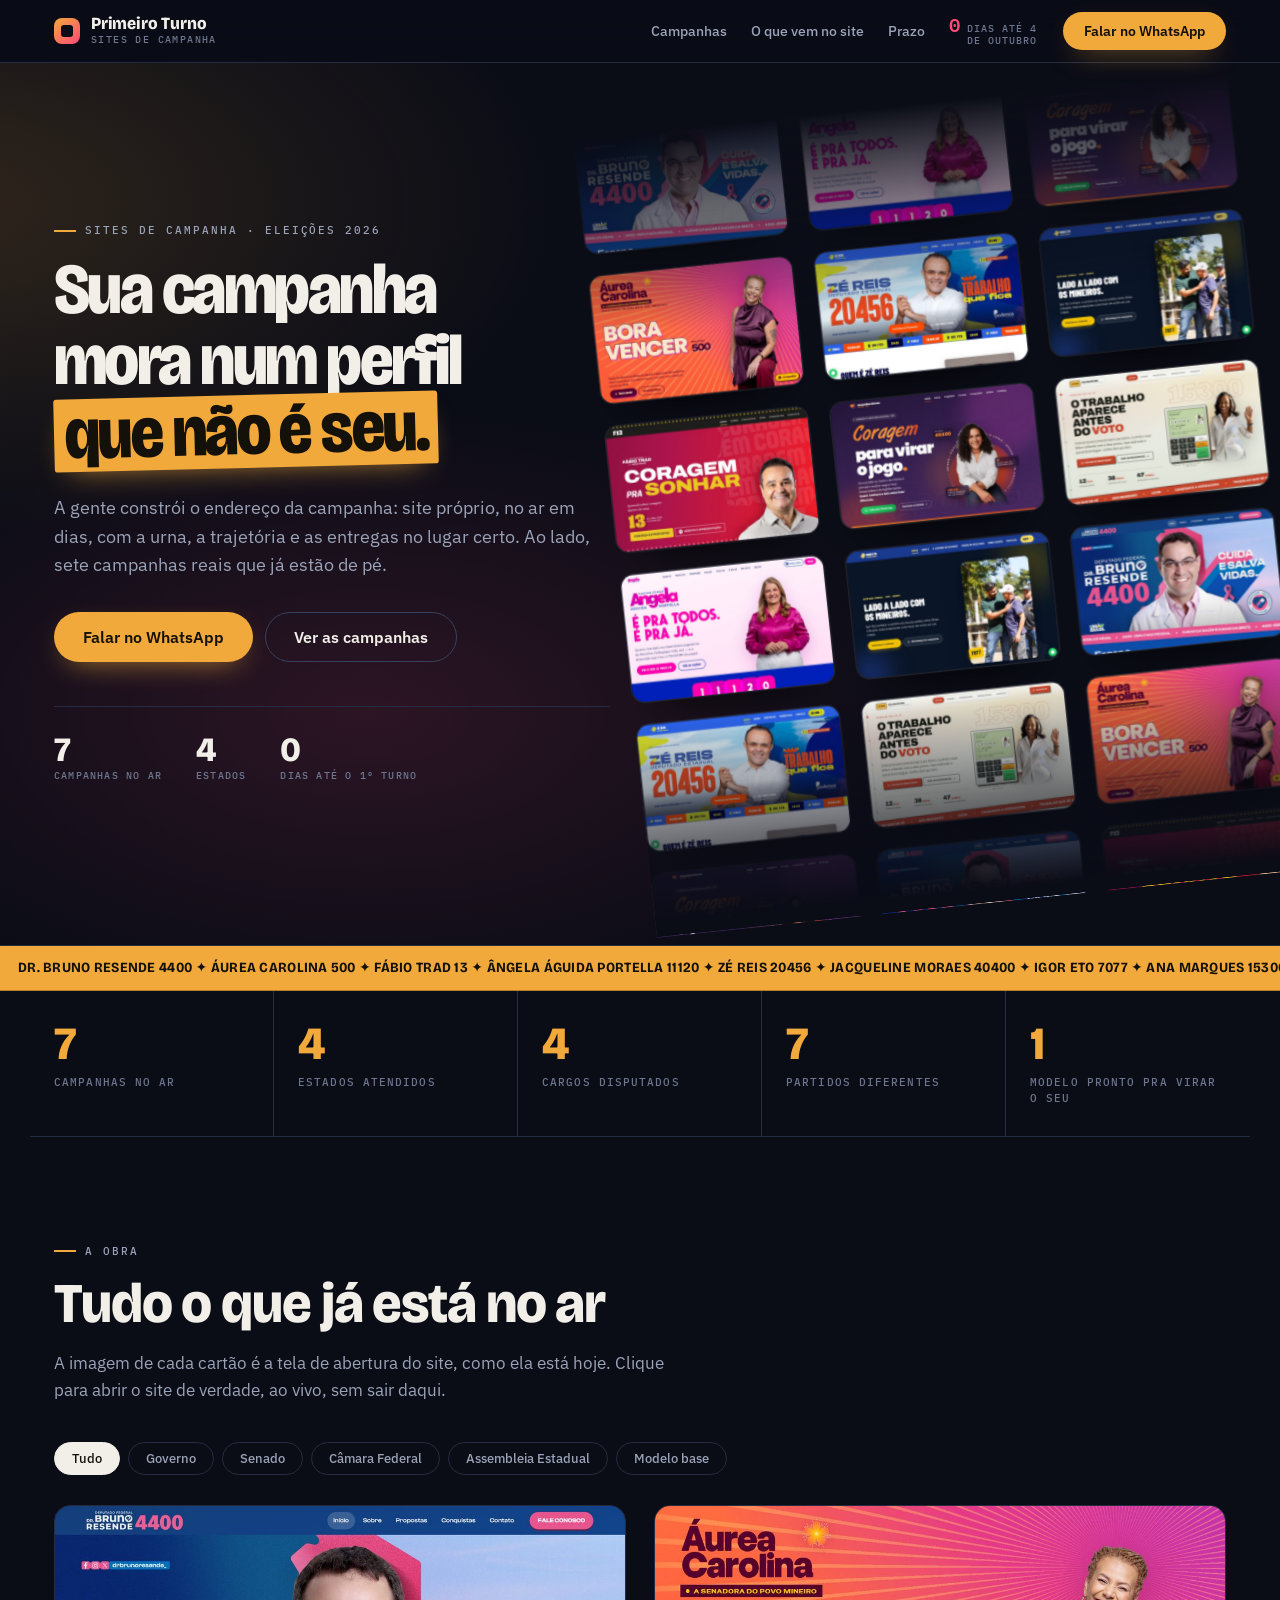
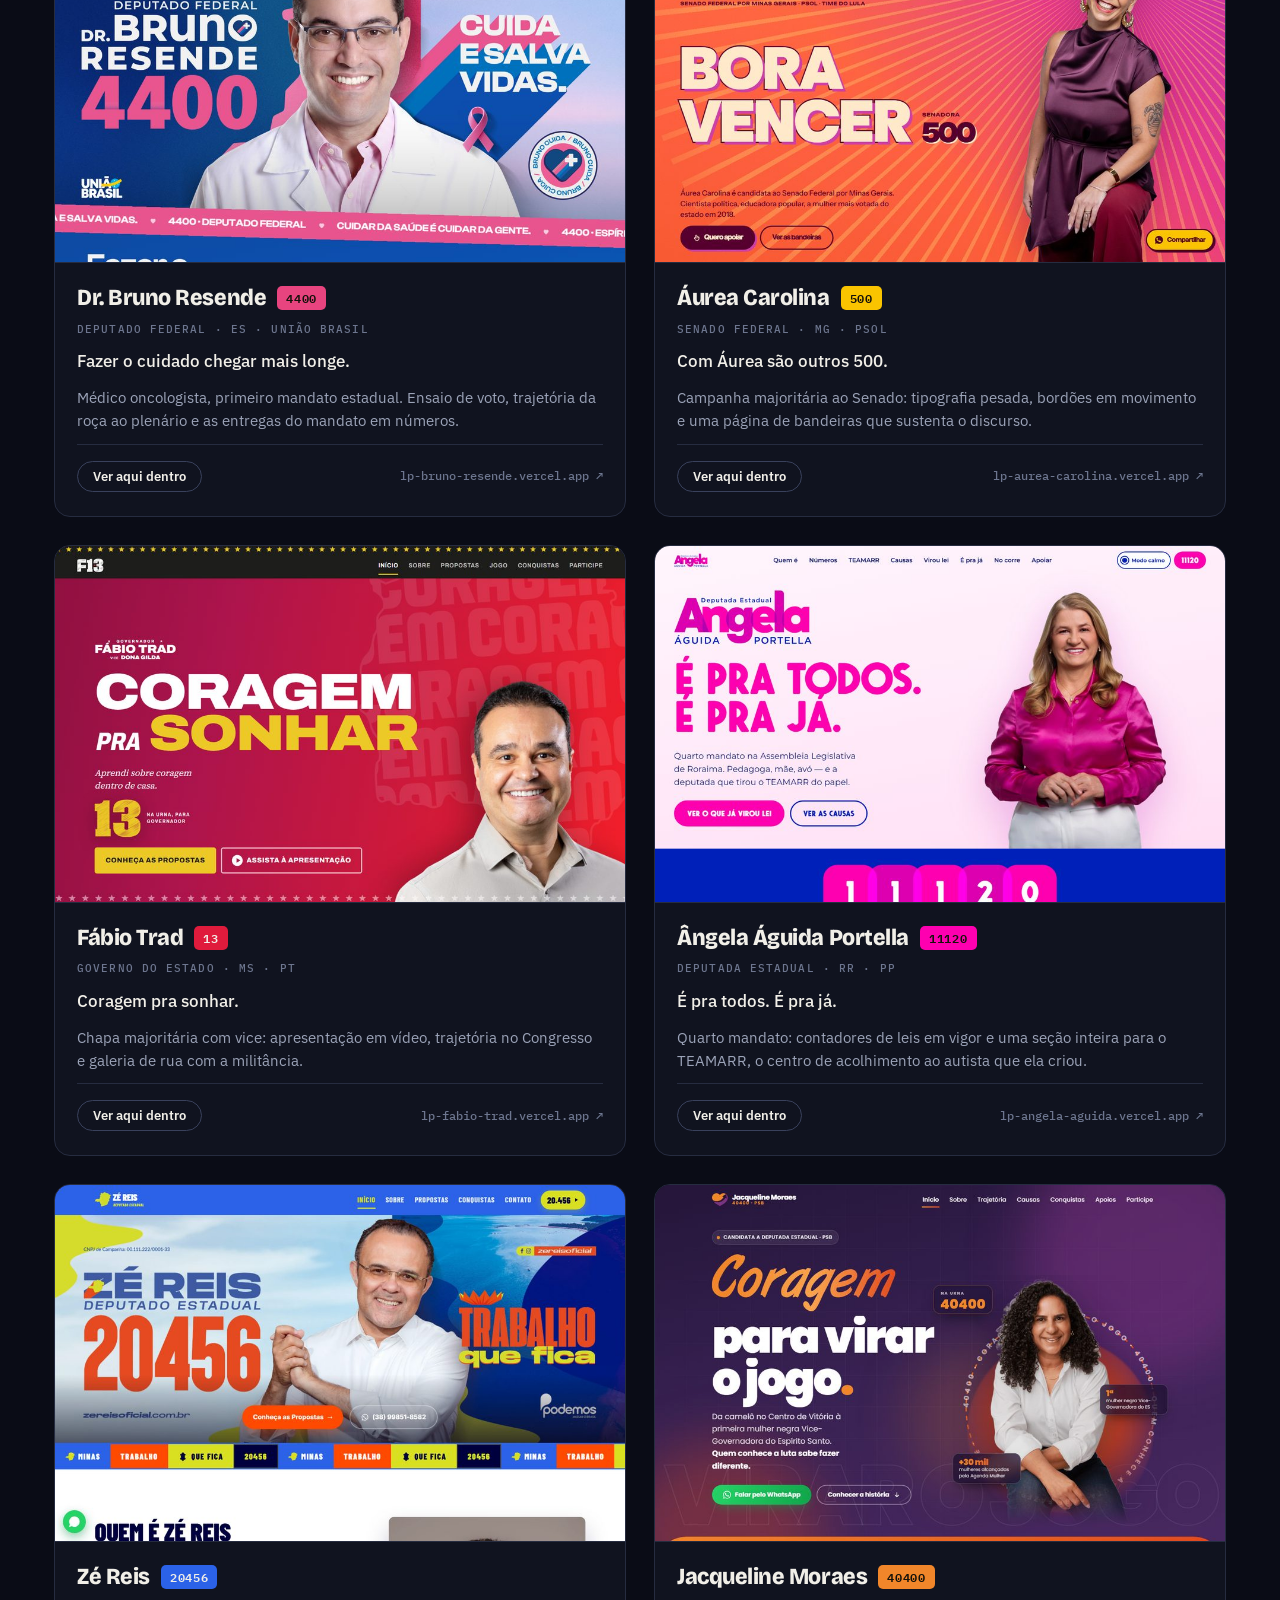
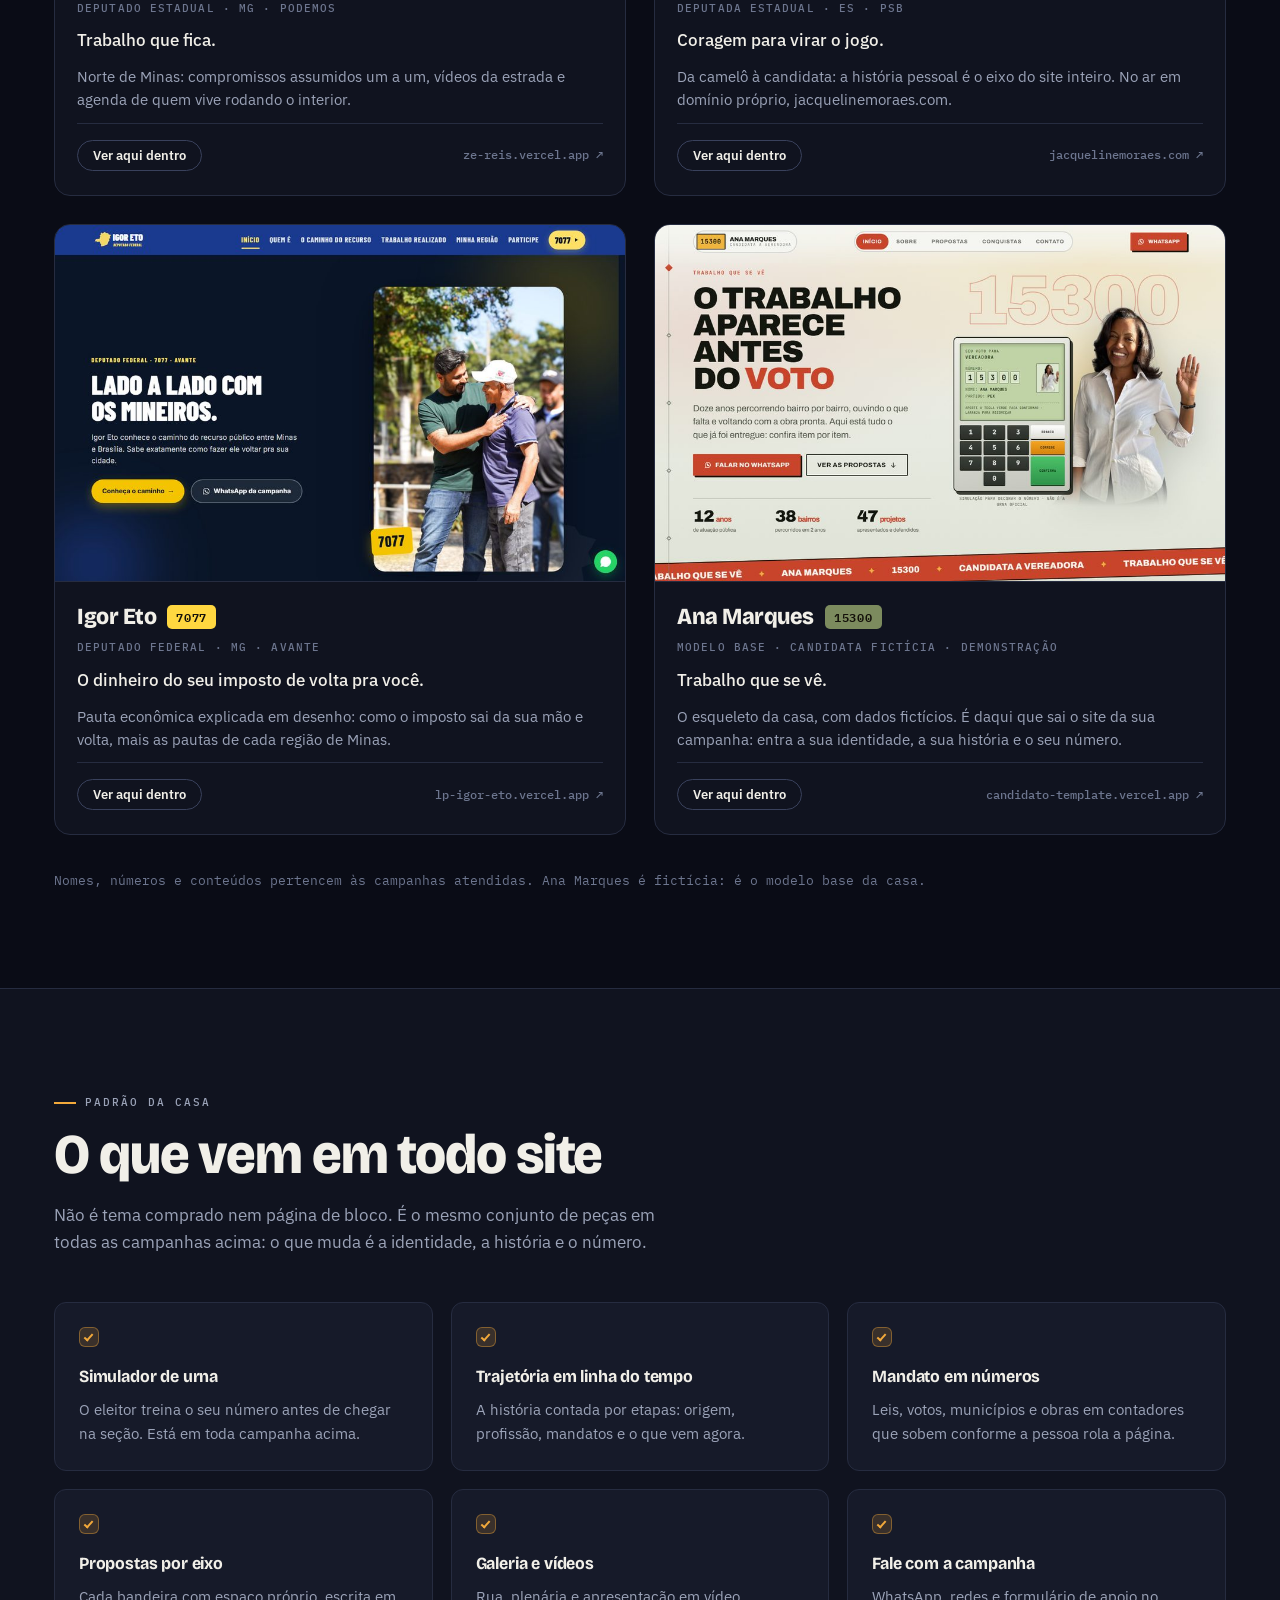
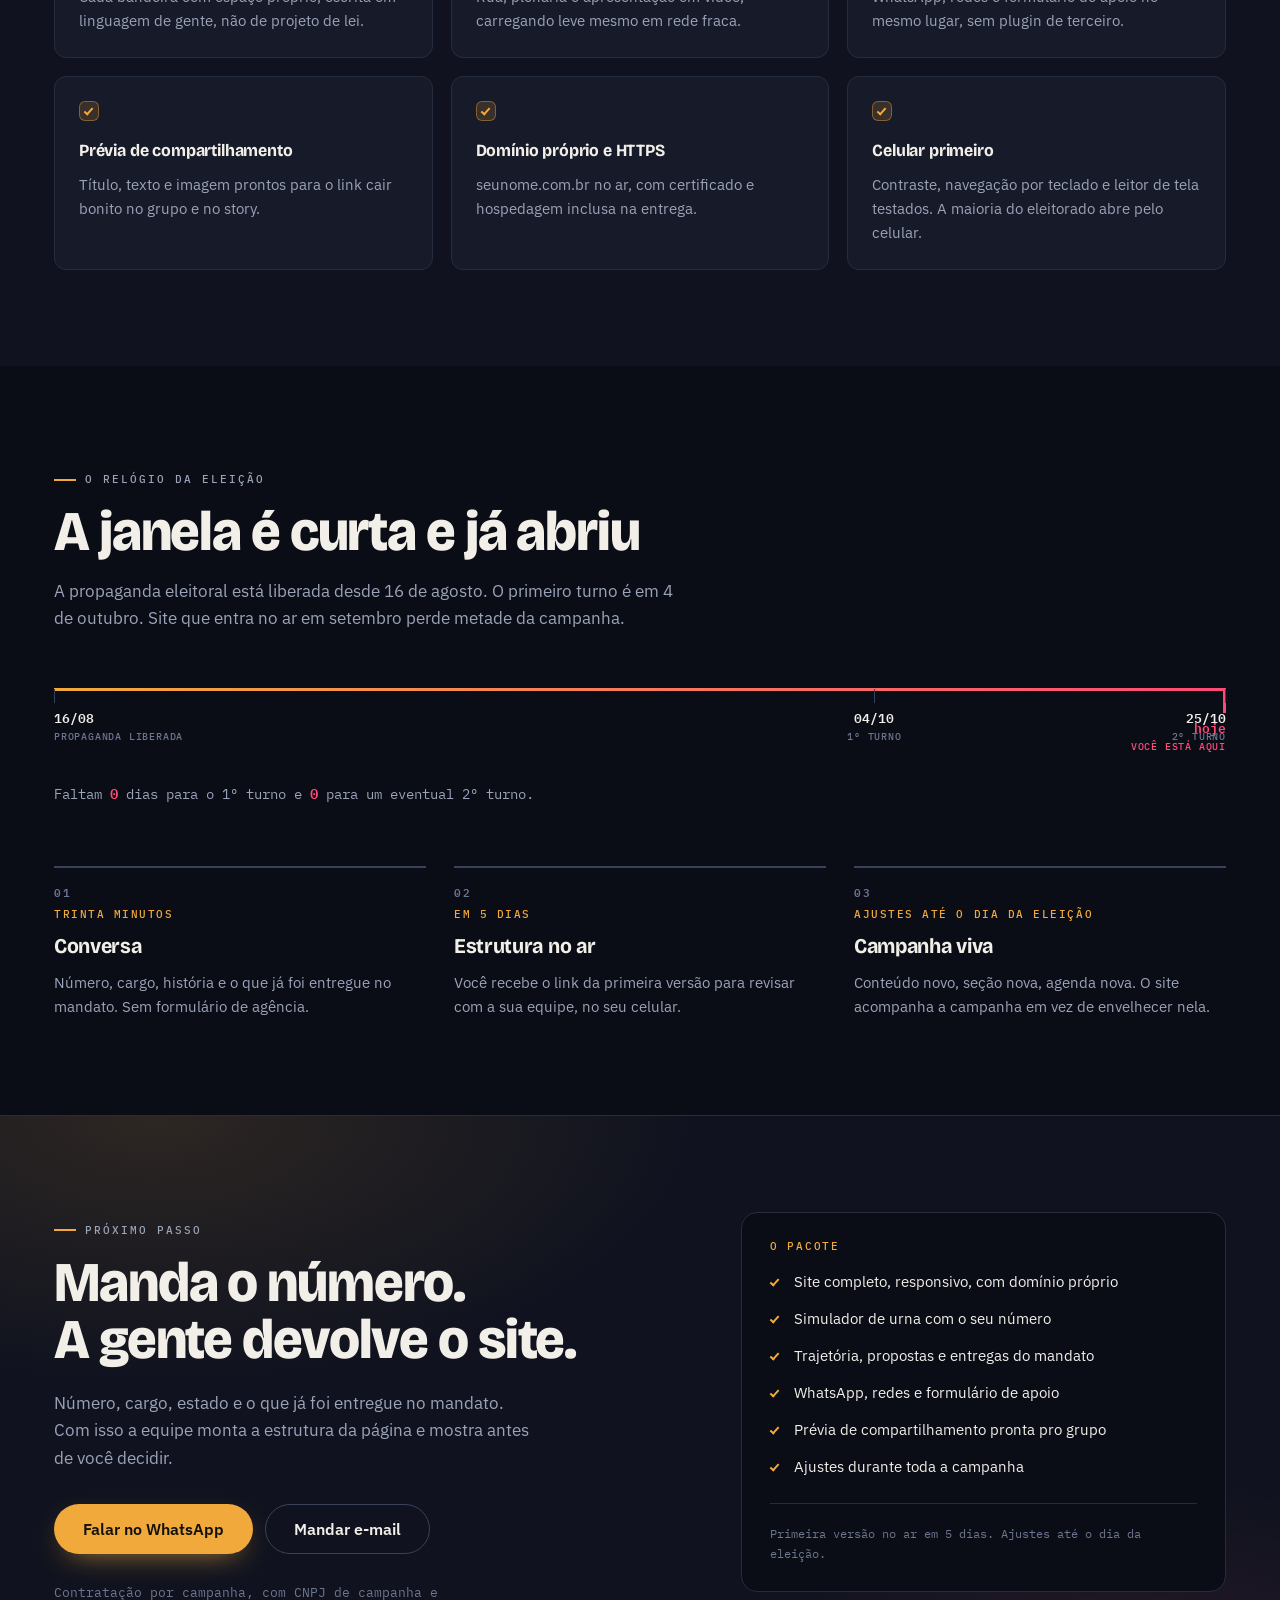
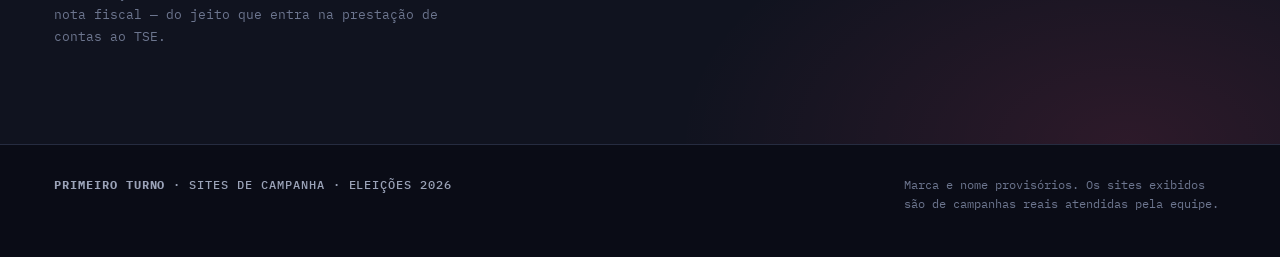
==== index.html @ 21151740 "Initial commit: Vortex Portfolio Candidaturas Co-Authored-By: Claude Sonnet 5 <noreply@anthropic.com" ====
<!doctype html>
<html lang="pt-BR">
<head>
<meta charset="utf-8" />
<meta name="viewport" content="width=device-width, initial-scale=1, viewport-fit=cover" />
<meta name="theme-color" content="#0A0C16" />
<title>Primeiro Turno · Sites de campanha para as Eleições 2026</title>
<meta name="description" content="Estúdio de sites de campanha. Sete campanhas no ar em quatro estados, de deputado estadual a governador. Site próprio, com urna, trajetória e entregas no lugar certo." />
<link rel="icon" href="ativos/favicon.svg" type="image/svg+xml" />
<meta property="og:type" content="website" />
<meta property="og:locale" content="pt_BR" />
<meta property="og:title" content="Primeiro Turno · Sites de campanha para as Eleições 2026" />
<meta property="og:description" content="Sete campanhas no ar, em quatro estados, de deputado estadual a governador. Veja os sites funcionando." />
<!-- Trocar por URL absoluta (https://seudominio.com.br/ativos/og.jpg) quando o dominio estiver definido:
     WhatsApp, LinkedIn e X so leem og:image absoluto. -->
<meta property="og:image" content="ativos/og.jpg" />
<meta property="og:image:width" content="1200" />
<meta property="og:image:height" content="630" />
<meta name="twitter:card" content="summary_large_image" />
<link rel="preconnect" href="https://fonts.googleapis.com" />
<link rel="preconnect" href="https://fonts.gstatic.com" crossorigin />
<link href="https://fonts.googleapis.com/css2?family=Bricolage+Grotesque:opsz,wdth,wght@12..96,75..100,400..800&family=IBM+Plex+Mono:wght@400;500;600&family=IBM+Plex+Sans:wght@400;500;600&display=swap" rel="stylesheet" />
<link rel="stylesheet" href="ativos/estilo.css" />
</head>
<body>
<a class="pular" href="#obra">Pular para as campanhas</a>

<header class="topo" id="topo">
  <div class="topo__interno">
    <a class="marca" href="#topo" aria-label="Página inicial">
      <span class="marca__glifo" aria-hidden="true"></span>
      <span class="marca__texto">
        <b data-marca-nome>Primeiro Turno</b>
        <i data-marca-linha>sites de campanha</i>
      </span>
    </a>

    <nav class="topo__nav" aria-label="Seções">
      <a href="#obra">Campanhas</a>
      <a href="#entrega">O que vem no site</a>
      <a href="#prazo">Prazo</a>
    </nav>

    <div class="topo__acao">
      <p class="relogio">
        <span class="relogio__num" data-dias-1t>—</span>
        <span class="relogio__rot">dias até 4 de outubro</span>
      </p>
      <a class="botao botao--acao" data-zap href="#contato">Falar no WhatsApp</a>
    </div>
  </div>
</header>

<main>
  <!-- ==================== CAPA ==================== -->
  <section class="capa" aria-labelledby="capa-titulo">
    <div class="capa__brilho" aria-hidden="true"></div>

    <div class="capa__interno">
      <div class="capa__texto">
        <p class="sobrancelha">Sites de campanha · Eleições 2026</p>
        <h1 class="capa__titulo" id="capa-titulo">
          Sua campanha<br />mora num perfil<br /><em>que não é seu.</em>
        </h1>
        <p class="capa__sub">
          A gente constrói o endereço da campanha: site próprio, no ar em dias, com a urna,
          a trajetória e as entregas no lugar certo. Ao lado, sete campanhas reais que já estão de pé.
        </p>
        <div class="capa__botoes">
          <a class="botao botao--acao botao--g" data-zap href="#contato">Falar no WhatsApp</a>
          <a class="botao botao--linha botao--g" href="#obra">Ver as campanhas</a>
        </div>

        <dl class="capa__mini">
          <div><dt>7</dt><dd>campanhas no ar</dd></div>
          <div><dt>4</dt><dd>estados</dd></div>
          <div><dt data-dias-1t-3>—</dt><dd>dias até o 1º turno</dd></div>
        </dl>
      </div>

      <!-- Parede de campanha: as telas de abertura de cada site, em movimento. -->
      <div class="parede" data-parede aria-hidden="true"></div>
    </div>
  </section>

  <!-- faixa de bordões, do mesmo jeito que os sites das campanhas usam -->
  <div class="faixa" aria-hidden="true"><div class="faixa__trilho" data-faixa></div></div>

  <!-- ==================== PLACAR ==================== -->
  <section class="placar" aria-label="Resumo do trabalho">
    <div class="placar__item"><b>7</b><span>campanhas no ar</span></div>
    <div class="placar__item"><b>4</b><span>estados atendidos</span></div>
    <div class="placar__item"><b>4</b><span>cargos disputados</span></div>
    <div class="placar__item"><b>7</b><span>partidos diferentes</span></div>
    <div class="placar__item"><b>1</b><span>modelo pronto pra virar o seu</span></div>
  </section>

  <!-- ==================== A OBRA ==================== -->
  <section class="obra" id="obra" aria-labelledby="obra-titulo">
    <div class="secao__cab">
      <p class="sobrancelha">A obra</p>
      <h2 class="secao__titulo" id="obra-titulo">Tudo o que já está no ar</h2>
      <p class="secao__sub">
        A imagem de cada cartão é a tela de abertura do site, como ela está hoje.
        Clique para abrir o site de verdade, ao vivo, sem sair daqui.
      </p>
    </div>

    <div class="filtros" data-filtros role="group" aria-label="Filtrar por cargo"></div>

    <ul class="grade" data-grade></ul>

    <p class="obra__nota">
      Nomes, números e conteúdos pertencem às campanhas atendidas. Ana Marques é fictícia: é o modelo base da casa.
    </p>
  </section>

  <!-- ==================== O QUE VEM NO SITE ==================== -->
  <section class="entrega" id="entrega" aria-labelledby="entrega-titulo">
    <div class="secao__cab">
      <p class="sobrancelha">Padrão da casa</p>
      <h2 class="secao__titulo" id="entrega-titulo">O que vem em todo site</h2>
      <p class="secao__sub">
        Não é tema comprado nem página de bloco. É o mesmo conjunto de peças em todas as campanhas
        acima: o que muda é a identidade, a história e o número.
      </p>
    </div>
    <ul class="itens" data-itens></ul>
  </section>

  <!-- ==================== PRAZO ==================== -->
  <section class="prazo" id="prazo" aria-labelledby="prazo-titulo">
    <div class="secao__cab">
      <p class="sobrancelha">O relógio da eleição</p>
      <h2 class="secao__titulo" id="prazo-titulo">A janela é curta e já abriu</h2>
      <p class="secao__sub">
        A propaganda eleitoral está liberada desde 16 de agosto. O primeiro turno é em 4 de outubro.
        Site que entra no ar em setembro perde metade da campanha.
      </p>
    </div>

    <div class="linha" data-linha></div>
    <p class="linha__legenda">
      Faltam <b data-dias-1t-2>—</b> dias para o 1º turno e <b data-dias-2t>—</b> para um eventual 2º turno.
    </p>

    <ol class="passos" data-passos></ol>
  </section>

  <!-- ==================== CONTATO ==================== -->
  <section class="contato" id="contato" aria-labelledby="contato-titulo">
    <div class="contato__interno">
      <div class="contato__texto">
        <p class="sobrancelha">Próximo passo</p>
        <h2 class="secao__titulo" id="contato-titulo">
          Manda o número.<br />A gente devolve o site.
        </h2>
        <p class="contato__sub">
          Número, cargo, estado e o que já foi entregue no mandato. Com isso a equipe monta a estrutura
          da página e mostra antes de você decidir.
        </p>
        <div class="capa__botoes">
          <a class="botao botao--acao botao--g" data-zap href="#contato">Falar no WhatsApp</a>
          <a class="botao botao--linha botao--g" data-email href="#contato">Mandar e-mail</a>
        </div>
        <p class="contato__fiscal">
          Contratação por campanha, com CNPJ de campanha e nota fiscal — do jeito que entra na
          prestação de contas ao TSE.
        </p>
      </div>

      <aside class="contato__cartao" aria-label="Resumo do serviço">
        <p class="cartao__rot">O pacote</p>
        <ul class="cartao__lista">
          <li>Site completo, responsivo, com domínio próprio</li>
          <li>Simulador de urna com o seu número</li>
          <li>Trajetória, propostas e entregas do mandato</li>
          <li>WhatsApp, redes e formulário de apoio</li>
          <li>Prévia de compartilhamento pronta pro grupo</li>
          <li>Ajustes durante toda a campanha</li>
        </ul>
        <p class="cartao__rodape" data-prazo-cartao></p>
      </aside>
    </div>
  </section>
</main>

<footer class="rodape">
  <div class="rodape__interno">
    <p class="rodape__marca"><b data-marca-nome>Primeiro Turno</b> · sites de campanha · Eleições 2026</p>
    <p class="rodape__nota">
      Marca e nome provisórios. Os sites exibidos são de campanhas reais atendidas pela equipe.
    </p>
  </div>
</footer>

<!-- ==================== VISOR AO VIVO ==================== -->
<div class="visor" data-visor hidden>
  <div class="visor__fundo" data-fechar-visor></div>
  <div class="visor__caixa" role="dialog" aria-modal="true" aria-labelledby="visor-titulo">
    <header class="visor__topo">
      <div class="visor__id">
        <h3 id="visor-titulo" data-visor-nome>—</h3>
        <p data-visor-meta>—</p>
      </div>
      <div class="visor__ferramentas">
        <div class="alternador" role="group" aria-label="Tamanho da tela">
          <button type="button" data-tela="desktop" class="alternador__b is-on">Computador</button>
          <button type="button" data-tela="celular" class="alternador__b">Celular</button>
        </div>
        <a class="botao botao--linha botao--p" data-visor-link href="#" target="_blank" rel="noopener">Abrir o site</a>
        <button class="visor__x" type="button" data-fechar-visor aria-label="Fechar">✕</button>
      </div>
    </header>
    <div class="visor__palco" data-palco>
      <p class="visor__carga">carregando o site…</p>
      <iframe class="visor__frame" data-frame-visor title="Site da campanha, ao vivo"
              referrerpolicy="no-referrer"
              sandbox="allow-scripts allow-same-origin allow-popups allow-forms"></iframe>
    </div>
  </div>
</div>

<script src="ativos/app.js" defer></script>
</body>
</html>
---- ativos/estilo.css ----
/* =========================================================
   Primeiro Turno — sites de campanha
   Direção: galeria noturna. Fundo breu azulado, tipografia
   clara, âmbar para ação e rosa para tempo. A cor forte vem
   das campanhas: as telas dos sites é que acendem a página.
   ========================================================= */

:root {
  --breu: #0a0c16;
  --breu-2: #10131f;
  --breu-3: #161a29;
  --linha: #262c40;
  --linha-2: #39415c;

  --papel: #f1efe8;
  --bruma: #9ba3b8;
  --bruma-2: #6d768f;

  --ambar: #f2a93b;
  --ambar-esc: #d98f22;
  --rosa: #ff4a78;

  --display: "Bricolage Grotesque", "Archivo", system-ui, sans-serif;
  --corpo: "IBM Plex Sans", system-ui, -apple-system, Segoe UI, sans-serif;
  --mono: "IBM Plex Mono", ui-monospace, Consolas, monospace;

  --larg: 1220px;
  --raio: 6px;
  --raio-g: 16px;
  --sombra: 0 30px 60px -30px rgba(0, 0, 0, 0.85);
}

*,
*::before,
*::after { box-sizing: border-box; }

html {
  scroll-behavior: smooth;
  background: var(--breu);
  scrollbar-color: var(--linha-2) var(--breu);
  scrollbar-width: thin;
}

::-webkit-scrollbar { width: 13px; height: 13px; }
::-webkit-scrollbar-track { background: var(--breu); }
::-webkit-scrollbar-thumb {
  background: var(--linha-2);
  border: 3px solid var(--breu);
  border-radius: 999px;
}
::-webkit-scrollbar-thumb:hover { background: var(--ambar); }
::-webkit-scrollbar-corner { background: var(--breu); }

::selection { background: var(--ambar); color: #14110a; }

body {
  margin: 0;
  background: var(--breu);
  color: var(--papel);
  font-family: var(--corpo);
  font-size: 17px;
  line-height: 1.6;
  -webkit-font-smoothing: antialiased;
  overflow-x: hidden;
}

img, svg, iframe { display: block; max-width: 100%; }

.pular {
  position: absolute;
  left: -999px;
  top: 0;
  z-index: 60;
  background: var(--ambar);
  color: #14110a;
  padding: 12px 18px;
  font: 600 14px/1 var(--corpo);
}
.pular:focus { left: 8px; top: 8px; }

:focus-visible {
  outline: 2px solid var(--ambar);
  outline-offset: 3px;
  border-radius: 2px;
}

/* ---------- tipografia base ---------- */
.sobrancelha {
  margin: 0 0 18px;
  display: inline-flex;
  align-items: center;
  gap: 9px;
  font: 500 11px/1 var(--mono);
  letter-spacing: 0.18em;
  text-transform: uppercase;
  color: var(--bruma);
}
.sobrancelha::before {
  content: "";
  width: 22px;
  height: 2px;
  background: var(--ambar);
}

.secao__titulo {
  margin: 0;
  font-family: var(--display);
  font-variation-settings: "wdth" 96, "wght" 800, "opsz" 72;
  font-weight: 800;
  font-size: clamp(32px, 4.6vw, 56px);
  line-height: 1.02;
  letter-spacing: -0.02em;
}

.secao__cab { max-width: 780px; }
.secao__sub {
  margin: 18px 0 0;
  max-width: 62ch;
  color: var(--bruma);
  font-size: 17px;
}

/* ---------- botões ---------- */
.botao {
  display: inline-flex;
  align-items: center;
  justify-content: center;
  gap: 8px;
  border: 1px solid transparent;
  border-radius: 999px;
  padding: 11px 20px;
  font: 600 14px/1 var(--corpo);
  text-decoration: none;
  cursor: pointer;
  transition: transform 0.16s ease, background-color 0.16s ease, color 0.16s ease,
    border-color 0.16s ease, box-shadow 0.16s ease;
}
.botao--g { padding: 16px 28px; font-size: 16px; }
.botao--p { padding: 8px 15px; font-size: 13px; }

.botao--acao {
  background: var(--ambar);
  color: #14110a;
  box-shadow: 0 10px 30px -14px rgba(242, 169, 59, 0.9);
}
.botao--acao:hover { background: var(--ambar-esc); transform: translateY(-2px); }

.botao--linha {
  border-color: var(--linha-2);
  color: var(--papel);
  background: transparent;
}
.botao--linha:hover { border-color: var(--papel); background: rgba(241, 239, 232, 0.06); }

/* =========================================================
   TOPO
   ========================================================= */
.topo {
  position: sticky;
  top: 0;
  z-index: 40;
  background: rgba(10, 12, 22, 0.82);
  backdrop-filter: blur(14px);
  border-bottom: 1px solid var(--linha);
}
.topo__interno {
  max-width: var(--larg);
  margin: 0 auto;
  padding: 12px 24px;
  display: flex;
  align-items: center;
  gap: 24px;
}

.marca { display: flex; align-items: center; gap: 11px; text-decoration: none; color: var(--papel); }
.marca__glifo {
  width: 26px;
  height: 26px;
  flex: none;
  border-radius: 8px;
  background: linear-gradient(140deg, var(--ambar), var(--rosa));
  position: relative;
}
.marca__glifo::after {
  content: "";
  position: absolute;
  inset: 7px;
  border-radius: 3px;
  background: var(--breu);
}
.marca__texto { display: grid; line-height: 1.1; }
.marca__texto b {
  font-family: var(--display);
  font-variation-settings: "wdth" 92, "wght" 800, "opsz" 20;
  font-size: 17px;
  letter-spacing: -0.01em;
}
.marca__texto i {
  font: 500 10px/1.4 var(--mono);
  font-style: normal;
  letter-spacing: 0.14em;
  text-transform: uppercase;
  color: var(--bruma-2);
}

.topo__nav { display: flex; gap: 24px; margin-left: auto; }
.topo__nav a {
  color: var(--bruma);
  text-decoration: none;
  font: 500 14px/1 var(--corpo);
  padding: 6px 0;
  border-bottom: 1px solid transparent;
}
.topo__nav a:hover { color: var(--papel); border-bottom-color: var(--ambar); }

.topo__acao { display: flex; align-items: center; gap: 18px; }
.relogio { margin: 0; display: flex; align-items: baseline; gap: 7px; }
.relogio__num {
  font: 600 19px/1 var(--mono);
  color: var(--rosa);
  font-variant-numeric: tabular-nums;
}
.relogio__rot {
  font: 500 10px/1.2 var(--mono);
  letter-spacing: 0.1em;
  text-transform: uppercase;
  color: var(--bruma-2);
  max-width: 78px;
}

/* =========================================================
   CAPA
   ========================================================= */
.capa {
  position: relative;
  overflow: hidden;
  border-bottom: 1px solid var(--linha);
}
.capa__brilho {
  position: absolute;
  inset: -20% -10% auto -30%;
  height: 120%;
  background:
    radial-gradient(50% 45% at 18% 30%, rgba(242, 169, 59, 0.16), transparent 70%),
    radial-gradient(45% 40% at 42% 78%, rgba(255, 74, 120, 0.14), transparent 72%);
  pointer-events: none;
}
.capa__interno {
  position: relative;
  max-width: var(--larg);
  margin: 0 auto;
  padding: 84px 24px 96px;
  display: grid;
  grid-template-columns: minmax(0, 1fr) minmax(0, 1.02fr);
  gap: 48px;
  align-items: center;
  min-height: clamp(620px, 86svh, 900px);
}

.capa__texto { max-width: 620px; }
.capa__titulo {
  margin: 0;
  font-family: var(--display);
  font-variation-settings: "wdth" 88, "wght" 800, "opsz" 96;
  font-weight: 800;
  font-size: clamp(40px, 5.6vw, 76px);
  line-height: 0.98;
  letter-spacing: -0.035em;
}
/* A última linha vem como adesivo de campanha, colado torto na parede. */
.capa__titulo em {
  font-style: normal;
  display: inline-block;
  background: var(--ambar);
  color: #14110a;
  padding: 0 0.14em 0.04em;
  border-radius: 3px;
  transform: rotate(-1.4deg);
  box-shadow: 0 12px 30px -16px rgba(242, 169, 59, 0.8);
}
.capa__sub {
  margin: 26px 0 0;
  max-width: 50ch;
  font-size: 18px;
  color: var(--bruma);
}
.capa__botoes { display: flex; flex-wrap: wrap; gap: 12px; margin-top: 32px; }

.capa__mini {
  display: flex;
  flex-wrap: wrap;
  gap: 34px;
  margin: 44px 0 0;
  padding-top: 26px;
  border-top: 1px solid var(--linha);
}
.capa__mini div { display: grid; gap: 2px; }
.capa__mini dt {
  font-family: var(--display);
  font-variation-settings: "wdth" 96, "wght" 800, "opsz" 40;
  font-size: 34px;
  line-height: 1;
  color: var(--papel);
}
.capa__mini dd {
  margin: 0;
  font: 500 10px/1.4 var(--mono);
  letter-spacing: 0.12em;
  text-transform: uppercase;
  color: var(--bruma-2);
}

/* ---------- parede de campanha (assinatura) ---------- */
.parede {
  position: relative;
  height: min(78svh, 780px);
  overflow: hidden;
  display: flex;
  gap: 18px;
  justify-content: center;
  transform: rotate(-6deg) scale(1.16);
  transform-origin: center;
}
.parede::before,
.parede::after {
  content: "";
  position: absolute;
  left: 0;
  right: 0;
  height: 26%;
  z-index: 2;
  pointer-events: none;
}
.parede::before { top: 0; background: linear-gradient(to bottom, var(--breu) 6%, transparent); }
.parede::after { bottom: 0; background: linear-gradient(to top, var(--breu) 6%, transparent); }

.parede__col { width: 33%; max-width: 260px; overflow: hidden; }
.parede__fita {
  display: grid;
  grid-template-columns: minmax(0, 1fr);
  gap: 18px;
  animation: subir var(--dur, 46s) linear infinite;
  will-change: transform;
}
.parede__col--tras .parede__fita { animation-direction: reverse; }
@keyframes subir {
  from { transform: translateY(0); }
  to { transform: translateY(-50%); }
}
.parede:hover .parede__fita { animation-play-state: paused; }

.tela {
  /* A cor da campanha vem da própria tela do site: aqui só moldura. */
  margin: 0;
  border-radius: 12px;
  overflow: hidden;
  background: var(--breu-2);
  border: 1px solid rgba(241, 239, 232, 0.09);
  box-shadow: 0 24px 44px -28px rgba(0, 0, 0, 0.95);
  position: relative;
}
.tela img {
  width: 100%;
  height: auto;
  aspect-ratio: 16 / 10;
  object-fit: cover;
  object-position: top center;
}

/* ---------- faixa de bordões ---------- */
.faixa {
  overflow: hidden;
  background: var(--ambar);
  border-bottom: 1px solid rgba(0, 0, 0, 0.25);
}
.faixa__trilho {
  display: flex;
  width: max-content;
  animation: correr 42s linear infinite;
}
.faixa__trilho span {
  display: inline-flex;
  align-items: center;
  gap: 14px;
  padding: 11px 18px;
  color: #14110a;
  font-family: var(--display);
  font-variation-settings: "wdth" 92, "wght" 700, "opsz" 20;
  font-size: 14px;
  letter-spacing: 0.02em;
  text-transform: uppercase;
  white-space: nowrap;
}
@keyframes correr {
  from { transform: translateX(0); }
  to { transform: translateX(-50%); }
}

/* =========================================================
   PLACAR
   ========================================================= */
.placar {
  max-width: var(--larg);
  margin: 0 auto;
  display: grid;
  grid-template-columns: repeat(5, 1fr);
  border-bottom: 1px solid var(--linha);
}
.placar__item {
  padding: 30px 24px;
  border-right: 1px solid var(--linha);
}
.placar__item:last-child { border-right: 0; }
.placar__item b {
  display: block;
  font-family: var(--display);
  font-variation-settings: "wdth" 96, "wght" 800, "opsz" 48;
  font-size: 46px;
  line-height: 1;
  color: var(--ambar);
}
.placar__item span {
  display: block;
  margin-top: 8px;
  font: 500 11px/1.4 var(--mono);
  letter-spacing: 0.1em;
  text-transform: uppercase;
  color: var(--bruma-2);
}

/* =========================================================
   OBRA
   ========================================================= */
.obra { max-width: var(--larg); margin: 0 auto; padding: 96px 24px; }

.filtros { display: flex; flex-wrap: wrap; gap: 8px; margin: 38px 0 30px; }
.filtro {
  border: 1px solid var(--linha);
  border-radius: 999px;
  background: transparent;
  color: var(--bruma);
  padding: 9px 17px;
  font: 500 13px/1 var(--corpo);
  cursor: pointer;
  transition: color 0.15s ease, border-color 0.15s ease, background-color 0.15s ease;
}
.filtro:hover { border-color: var(--linha-2); color: var(--papel); }
.filtro.is-on { background: var(--papel); border-color: var(--papel); color: #14110a; }

.grade {
  list-style: none;
  margin: 0;
  padding: 0;
  display: grid;
  grid-template-columns: repeat(2, 1fr);
  gap: 28px;
}
.cartao {
  position: relative;
  border: 1px solid var(--linha);
  border-radius: var(--raio-g);
  background: var(--breu-2);
  overflow: hidden;
  display: flex;
  flex-direction: column;
  transition: transform 0.25s ease, border-color 0.25s ease, box-shadow 0.25s ease;
}
.cartao:hover {
  transform: translateY(-4px);
  border-color: var(--linha-2);
  box-shadow: var(--sombra);
}
.cartao.is-fora { display: none; }

.cartao__tela {
  position: relative;
  overflow: hidden;
  border-bottom: 1px solid var(--linha);
  background: var(--breu-3);
}
.cartao__tela img {
  width: 100%;
  height: auto;
  aspect-ratio: 16 / 10;
  object-fit: cover;
  object-position: top center;
  transition: transform 0.6s cubic-bezier(0.2, 0.7, 0.3, 1);
}
.cartao:hover .cartao__tela img { transform: scale(1.05); }

.cartao__abrir {
  position: absolute;
  inset: 0;
  z-index: 4;
  border: 0;
  width: 100%;
  cursor: pointer;
  background: linear-gradient(to top, rgba(10, 12, 22, 0.75), transparent 55%);
  display: flex;
  align-items: flex-end;
  justify-content: flex-start;
  padding: 18px;
  opacity: 0;
  transition: opacity 0.22s ease;
}
.cartao:hover .cartao__abrir,
.cartao__abrir:focus-visible { opacity: 1; }
.cartao__abrir span {
  background: var(--papel);
  color: #14110a;
  border-radius: 999px;
  padding: 10px 18px;
  font: 600 13px/1 var(--corpo);
}

.cartao__corpo { padding: 22px 22px 24px; display: flex; flex-direction: column; gap: 11px; flex: 1; }
.cartao__linha { display: flex; align-items: center; gap: 11px; flex-wrap: wrap; }
.cartao__nome {
  margin: 0;
  font-family: var(--display);
  font-variation-settings: "wdth" 94, "wght" 800, "opsz" 28;
  font-size: 23px;
  line-height: 1.1;
  letter-spacing: -0.02em;
}
.cartao__num {
  font: 600 12px/1 var(--mono);
  padding: 6px 9px;
  border-radius: 5px;
  letter-spacing: 0.06em;
  background: var(--cor, var(--ambar));
  color: var(--corTexto, #14110a);
}
.cartao__meta {
  margin: 0;
  font: 500 11px/1.4 var(--mono);
  letter-spacing: 0.1em;
  text-transform: uppercase;
  color: var(--bruma-2);
}
.cartao__lema { margin: 0; font-size: 17px; font-weight: 500; color: var(--papel); }
.cartao__nota { margin: 0; font-size: 14.5px; color: var(--bruma); }
.cartao__pe {
  margin-top: auto;
  padding-top: 16px;
  border-top: 1px solid var(--linha);
  display: flex;
  gap: 10px;
  align-items: center;
  flex-wrap: wrap;
}
.cartao__link {
  margin-left: auto;
  font: 500 12px/1 var(--mono);
  color: var(--bruma-2);
  text-decoration: none;
}
.cartao__link:hover { color: var(--ambar); }

.obra__nota {
  margin: 36px 0 0;
  font: 400 13px/1.6 var(--mono);
  color: var(--bruma-2);
}

/* =========================================================
   ENTREGA
   ========================================================= */
.entrega {
  border-top: 1px solid var(--linha);
  background: var(--breu-2);
}
.entrega .secao__cab { max-width: var(--larg); margin: 0 auto; padding: 96px 24px 0; }
.itens {
  list-style: none;
  max-width: var(--larg);
  margin: 0 auto;
  padding: 46px 24px 96px;
  display: grid;
  grid-template-columns: repeat(3, 1fr);
  gap: 18px;
}
.item {
  background: var(--breu-3);
  border: 1px solid var(--linha);
  border-radius: 12px;
  padding: 24px;
  transition: border-color 0.2s ease, transform 0.2s ease;
}
.item:hover { border-color: var(--linha-2); transform: translateY(-2px); }
.item h3 {
  margin: 0 0 8px;
  font-family: var(--display);
  font-variation-settings: "wdth" 94, "wght" 700, "opsz" 20;
  font-size: 17px;
  letter-spacing: -0.01em;
}
.item p { margin: 0; font-size: 15px; color: var(--bruma); }
.item__marca {
  display: block;
  margin-bottom: 16px;
  width: 20px;
  height: 20px;
  border-radius: 6px;
  background: rgba(242, 169, 59, 0.16);
  border: 1px solid rgba(242, 169, 59, 0.4);
  position: relative;
}
.item__marca::after {
  content: "";
  position: absolute;
  left: 6px; top: 4px;
  width: 5px; height: 9px;
  border: 2px solid var(--ambar);
  border-top: 0;
  border-left: 0;
  transform: rotate(42deg);
}

/* =========================================================
   PRAZO
   ========================================================= */
.prazo { max-width: var(--larg); margin: 0 auto; padding: 96px 24px; }

.linha {
  position: relative;
  margin: 56px 0 0;
  height: 78px;
  border-top: 1px solid var(--linha-2);
}
.marco {
  position: absolute;
  top: 0;
  transform: translateX(-50%);
  text-align: center;
  width: 130px;
}
.marco::before {
  content: "";
  display: block;
  width: 1px;
  height: 14px;
  margin: 0 auto;
  background: var(--linha-2);
}
.marco b {
  display: block;
  margin-top: 9px;
  font: 600 13px/1 var(--mono);
  color: var(--papel);
}
.marco span {
  display: block;
  margin-top: 5px;
  font: 500 10px/1.3 var(--mono);
  letter-spacing: 0.08em;
  text-transform: uppercase;
  color: var(--bruma-2);
}
.marco--ini { transform: translateX(0); text-align: left; }
.marco--ini::before { margin: 0; }
.marco--fim { transform: translateX(-100%); text-align: right; }
.marco--fim::before { margin: 0 0 0 auto; }
.marco--hoje::before { height: 24px; width: 3px; background: var(--rosa); }
.marco--hoje b,
.marco--hoje span { color: var(--rosa); }
.linha__preenche {
  position: absolute;
  top: -1px;
  left: 0;
  height: 3px;
  background: linear-gradient(90deg, var(--ambar), var(--rosa));
}
.linha__legenda { margin: 16px 0 0; font: 400 14px/1.6 var(--mono); color: var(--bruma); }
.linha__legenda b { color: var(--rosa); font-weight: 600; }

.passos {
  list-style: none;
  margin: 60px 0 0;
  padding: 0;
  display: grid;
  grid-template-columns: repeat(3, 1fr);
  gap: 28px;
  counter-reset: passo;
}
.passo {
  border-top: 2px solid var(--linha-2);
  padding-top: 18px;
  counter-increment: passo;
}
.passo::before {
  content: "0" counter(passo);
  display: block;
  font: 600 11px/1 var(--mono);
  letter-spacing: 0.14em;
  color: var(--bruma-2);
  margin-bottom: 12px;
}
.passo b {
  display: block;
  font: 500 11px/1 var(--mono);
  letter-spacing: 0.14em;
  text-transform: uppercase;
  color: var(--ambar);
  margin-bottom: 10px;
}
.passo h3 {
  margin: 0 0 8px;
  font-family: var(--display);
  font-variation-settings: "wdth" 94, "wght" 700, "opsz" 24;
  font-size: 21px;
  letter-spacing: -0.015em;
}
.passo p { margin: 0; color: var(--bruma); font-size: 15px; }

/* =========================================================
   CONTATO
   ========================================================= */
.contato {
  border-top: 1px solid var(--linha);
  background:
    radial-gradient(60% 60% at 12% 0%, rgba(242, 169, 59, 0.13), transparent 70%),
    radial-gradient(50% 60% at 88% 100%, rgba(255, 74, 120, 0.12), transparent 70%),
    var(--breu-2);
}
.contato__interno {
  max-width: var(--larg);
  margin: 0 auto;
  padding: 96px 24px;
  display: grid;
  grid-template-columns: 1.3fr 1fr;
  gap: 56px;
  align-items: start;
}
.contato__sub { margin: 22px 0 0; max-width: 48ch; color: var(--bruma); font-size: 17px; }
.contato__fiscal {
  margin: 28px 0 0;
  max-width: 52ch;
  font: 400 13px/1.7 var(--mono);
  color: var(--bruma-2);
}
.contato__cartao {
  background: var(--breu);
  border: 1px solid var(--linha);
  border-radius: var(--raio-g);
  padding: 28px;
}
.cartao__rot {
  margin: 0 0 18px;
  font: 500 11px/1 var(--mono);
  letter-spacing: 0.16em;
  text-transform: uppercase;
  color: var(--ambar);
}
.cartao__lista { list-style: none; margin: 0; padding: 0; display: grid; gap: 13px; }
.cartao__lista li {
  padding-left: 24px;
  position: relative;
  font-size: 15px;
  color: var(--papel);
}
.cartao__lista li::before {
  content: "";
  position: absolute;
  left: 2px; top: 7px;
  width: 5px; height: 9px;
  border: 2px solid var(--ambar);
  border-top: 0;
  border-left: 0;
  transform: rotate(42deg);
}
.cartao__rodape {
  margin: 24px 0 0;
  padding-top: 20px;
  border-top: 1px solid var(--linha);
  font: 400 12px/1.6 var(--mono);
  color: var(--bruma-2);
}

/* =========================================================
   RODAPÉ
   ========================================================= */
.rodape { background: var(--breu); border-top: 1px solid var(--linha); }
.rodape__interno {
  max-width: var(--larg);
  margin: 0 auto;
  padding: 30px 24px 44px;
  display: flex;
  flex-wrap: wrap;
  gap: 12px 30px;
  justify-content: space-between;
  align-items: baseline;
}
.rodape__marca {
  margin: 0;
  font: 500 12px/1.4 var(--mono);
  color: var(--bruma);
  letter-spacing: 0.08em;
  text-transform: uppercase;
}
.rodape__nota { margin: 0; font: 400 12px/1.6 var(--mono); color: var(--bruma-2); max-width: 46ch; }

/* =========================================================
   VISOR
   ========================================================= */
.visor { position: fixed; inset: 0; z-index: 90; display: grid; place-items: center; }
.visor[hidden] { display: none; }
.visor__fundo { position: absolute; inset: 0; background: rgba(5, 6, 12, 0.86); backdrop-filter: blur(3px); }
.visor__caixa {
  position: relative;
  width: min(1300px, 94vw);
  height: min(880px, 92vh);
  background: var(--breu-2);
  border: 1px solid var(--linha-2);
  border-radius: var(--raio-g);
  overflow: hidden;
  display: flex;
  flex-direction: column;
  box-shadow: 0 50px 100px -30px rgba(0, 0, 0, 0.9);
}
.visor__topo {
  display: flex;
  align-items: center;
  gap: 18px;
  padding: 13px 16px;
  border-bottom: 1px solid var(--linha);
  background: var(--breu);
  flex-wrap: wrap;
}
.visor__id h3 {
  margin: 0;
  font-family: var(--display);
  font-variation-settings: "wdth" 94, "wght" 700, "opsz" 20;
  font-size: 18px;
  letter-spacing: -0.01em;
}
.visor__id p {
  margin: 3px 0 0;
  font: 500 11px/1 var(--mono);
  letter-spacing: 0.1em;
  text-transform: uppercase;
  color: var(--bruma-2);
}
.visor__ferramentas { display: flex; align-items: center; gap: 10px; margin-left: auto; }
.alternador { display: flex; border: 1px solid var(--linha); border-radius: 999px; overflow: hidden; }
.alternador__b {
  border: 0;
  background: transparent;
  padding: 8px 15px;
  font: 500 12px/1 var(--corpo);
  color: var(--bruma);
  cursor: pointer;
}
.alternador__b.is-on { background: var(--papel); color: #14110a; }
.visor__x {
  border: 0;
  background: transparent;
  font-size: 18px;
  line-height: 1;
  padding: 8px 10px;
  cursor: pointer;
  color: var(--bruma);
}
.visor__x:hover { color: var(--rosa); }

.visor__palco {
  position: relative;
  flex: 1;
  background: var(--breu-3);
  display: grid;
  place-items: center;
  overflow: hidden;
}
.visor__carga {
  position: absolute;
  margin: 0;
  font: 500 11px/1 var(--mono);
  letter-spacing: 0.16em;
  text-transform: uppercase;
  color: var(--bruma-2);
}
.visor__palco.is-pronto .visor__carga { display: none; }
.visor__frame { width: 100%; height: 100%; border: 0; background: #fff; position: relative; }
.visor__palco.is-celular .visor__frame {
  width: 412px;
  max-width: 92vw;
  border-left: 1px solid var(--linha);
  border-right: 1px solid var(--linha);
}

/* =========================================================
   RESPONSIVO
   ========================================================= */
@media (max-width: 1080px) {
  .capa__interno {
    grid-template-columns: 1fr;
    gap: 40px;
    min-height: 0;
    padding-top: 64px;
    padding-bottom: 64px;
  }
  .capa__texto { max-width: none; }
  .parede { height: 340px; transform: rotate(-3deg) scale(1.08); }
  .parede__col { max-width: 240px; }
  .grade { grid-template-columns: 1fr; }
  .itens { grid-template-columns: repeat(2, 1fr); }
  .passos { grid-template-columns: 1fr; gap: 24px; }
  .contato__interno { grid-template-columns: 1fr; gap: 40px; }
}

@media (max-width: 860px) {
  .topo__nav { display: none; }
  .topo__acao { margin-left: auto; }
  .relogio { display: none; }
  .placar { grid-template-columns: repeat(2, 1fr); }
  .placar__item { border-bottom: 1px solid var(--linha); }
  .placar__item:nth-child(2n) { border-right: 0; }
  .placar__item:last-child { grid-column: 1 / -1; border-bottom: 0; }
}

@media (max-width: 700px) {
  body { font-size: 16px; }
  .capa__interno { padding: 48px 18px 56px; }
  .obra, .prazo { padding: 66px 18px; }
  .entrega .secao__cab { padding: 66px 18px 0; }
  .itens { grid-template-columns: 1fr; padding: 32px 18px 66px; }
  .contato__interno { padding: 66px 18px; }
  .topo__interno { padding: 10px 18px; }
  .capa__mini { gap: 22px; }
  .capa__mini dt { font-size: 28px; }
  .parede { height: 260px; gap: 12px; }
  .parede__col--3 { display: none; }
  .placar__item { padding: 22px 18px; }
  .placar__item b { font-size: 38px; }

  /* No celular a linha do tempo vira lista: sem sobreposicao de rotulos. */
  .linha {
    height: auto;
    margin-top: 36px;
    border-top: 0;
    border-left: 2px solid var(--linha-2);
    padding: 4px 0 4px 18px;
    display: flex;
    flex-direction: column;
    gap: 15px;
  }
  .linha .marco,
  .linha .marco--ini,
  .linha .marco--fim {
    position: static;
    transform: none;
    width: auto;
    text-align: left;
    display: flex;
    align-items: baseline;
    gap: 10px;
  }
  .linha .marco::before {
    width: 8px;
    height: 8px;
    margin: 0 0 0 -23px;
    border-radius: 50%;
    align-self: center;
    background: var(--linha-2);
  }
  .linha .marco--hoje::before { width: 12px; height: 12px; margin-left: -25px; background: var(--rosa); }
  .linha .marco b { margin-top: 0; font-size: 13px; }
  .linha .marco span { margin-top: 0; font-size: 10px; }
  .linha__preenche { display: none; }

  .visor__caixa { width: 100vw; height: 100vh; border-radius: 0; border: 0; }
  .visor__ferramentas { width: 100%; margin-left: 0; }
  .cartao__abrir { opacity: 1; background: linear-gradient(to top, rgba(10, 12, 22, 0.72), transparent 45%); }
}

@media (prefers-reduced-motion: reduce) {
  html { scroll-behavior: auto; }
  *, *::before, *::after {
    animation-duration: 0.001ms !important;
    animation-iteration-count: 1 !important;
    transition-duration: 0.001ms !important;
  }
  .parede__fita { animation: none !important; }
  .faixa__trilho { animation: none !important; }
}
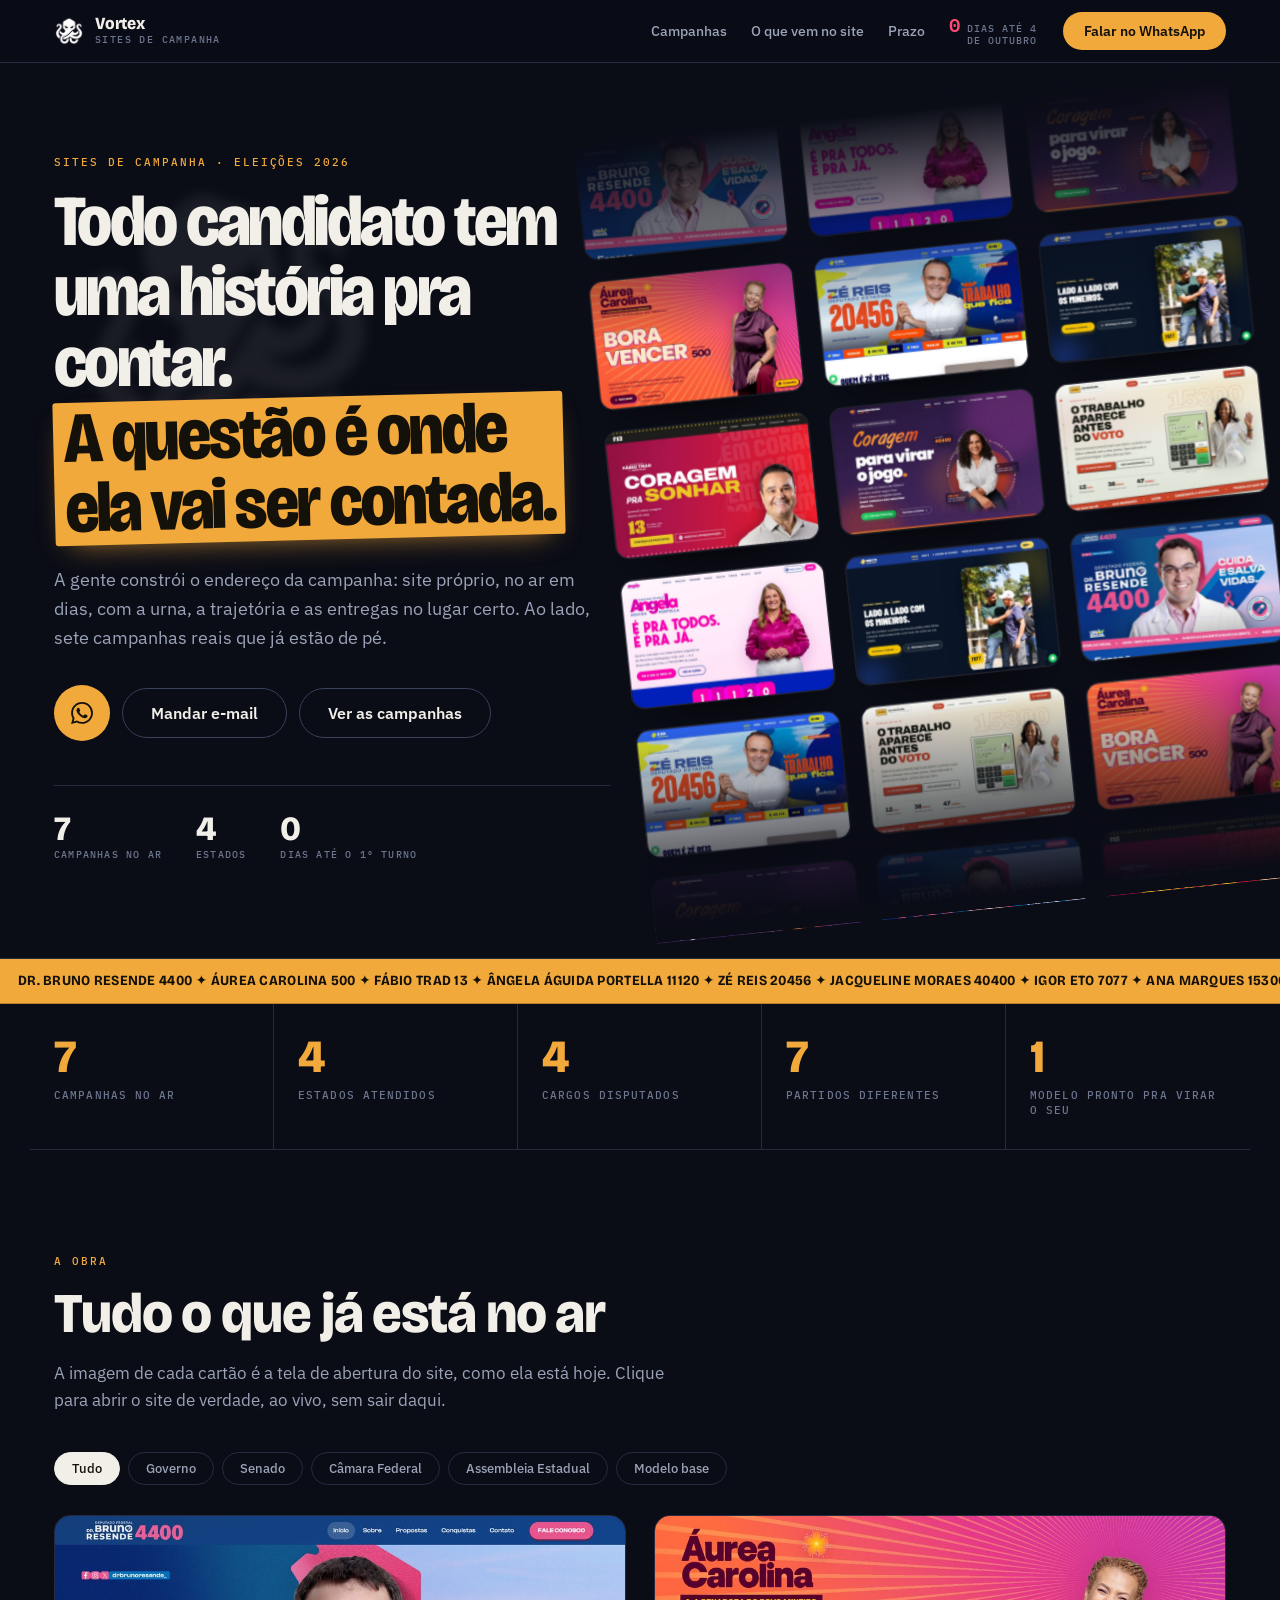
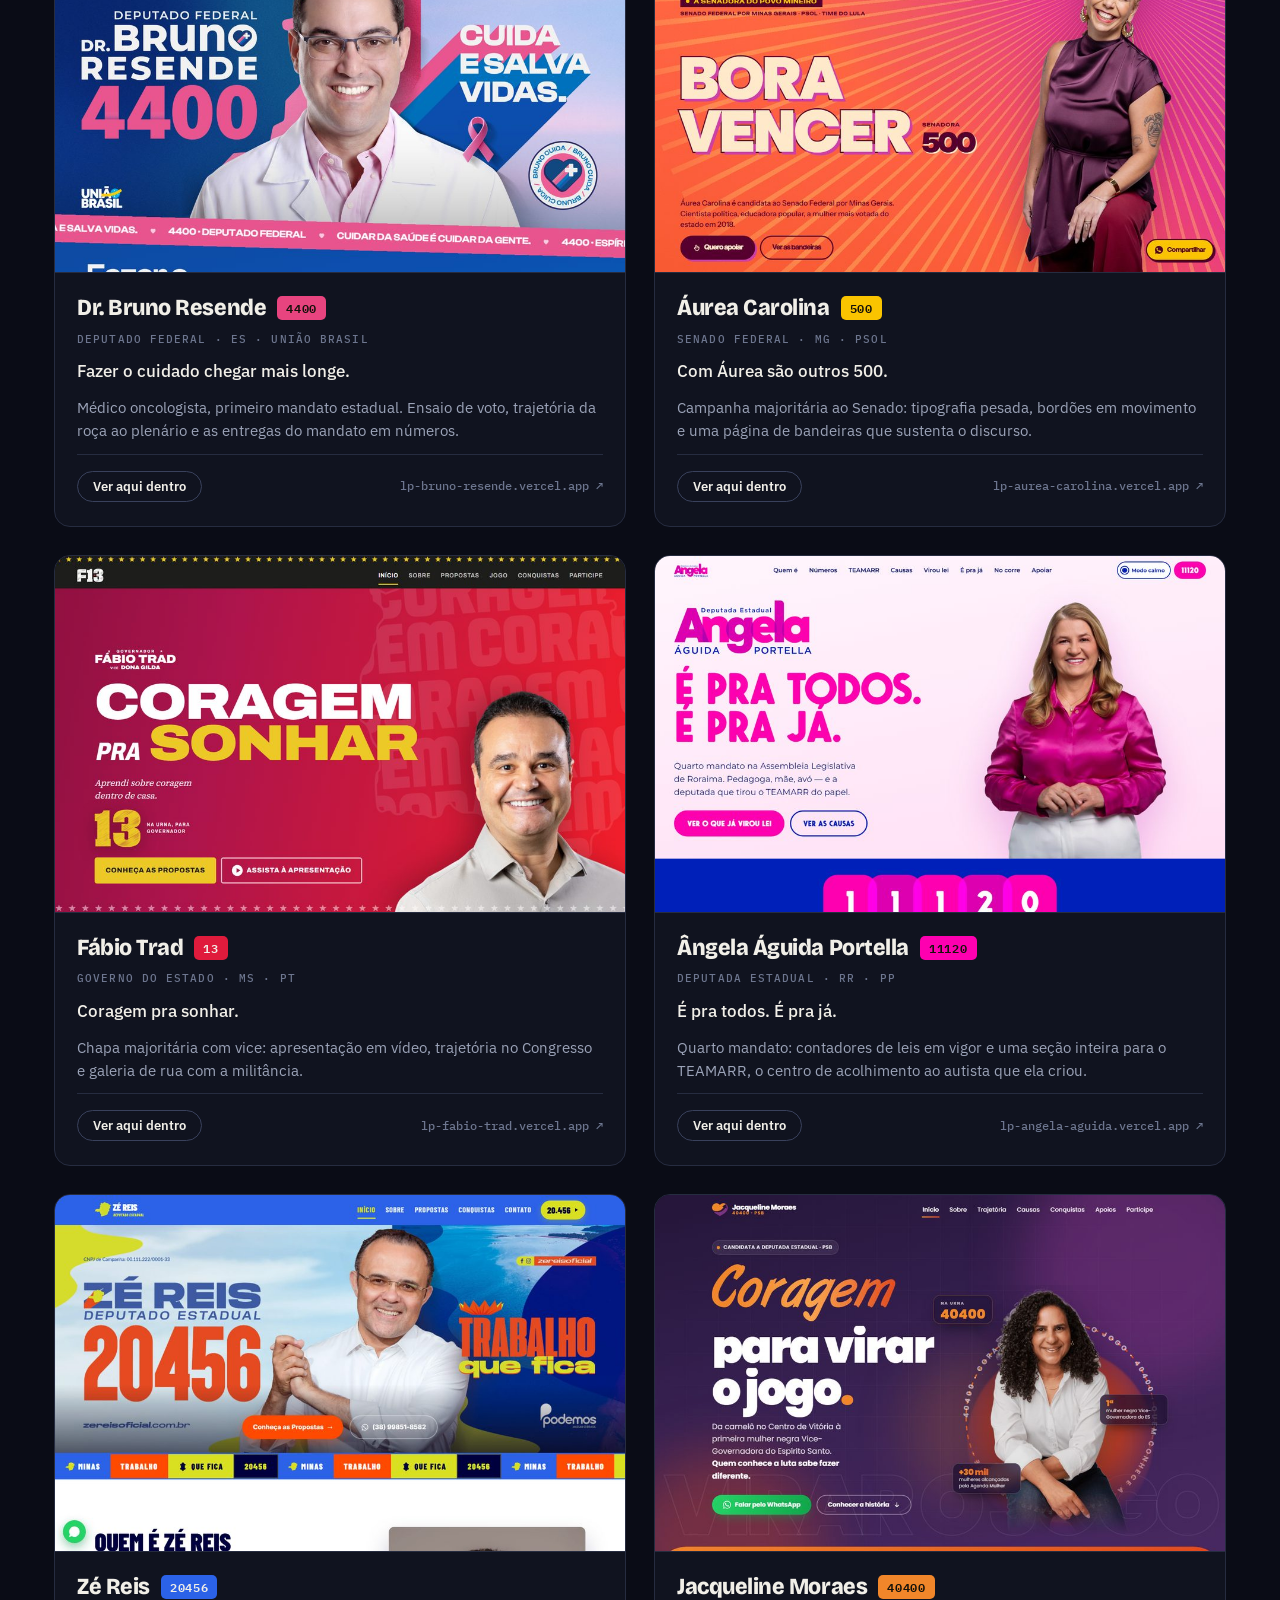
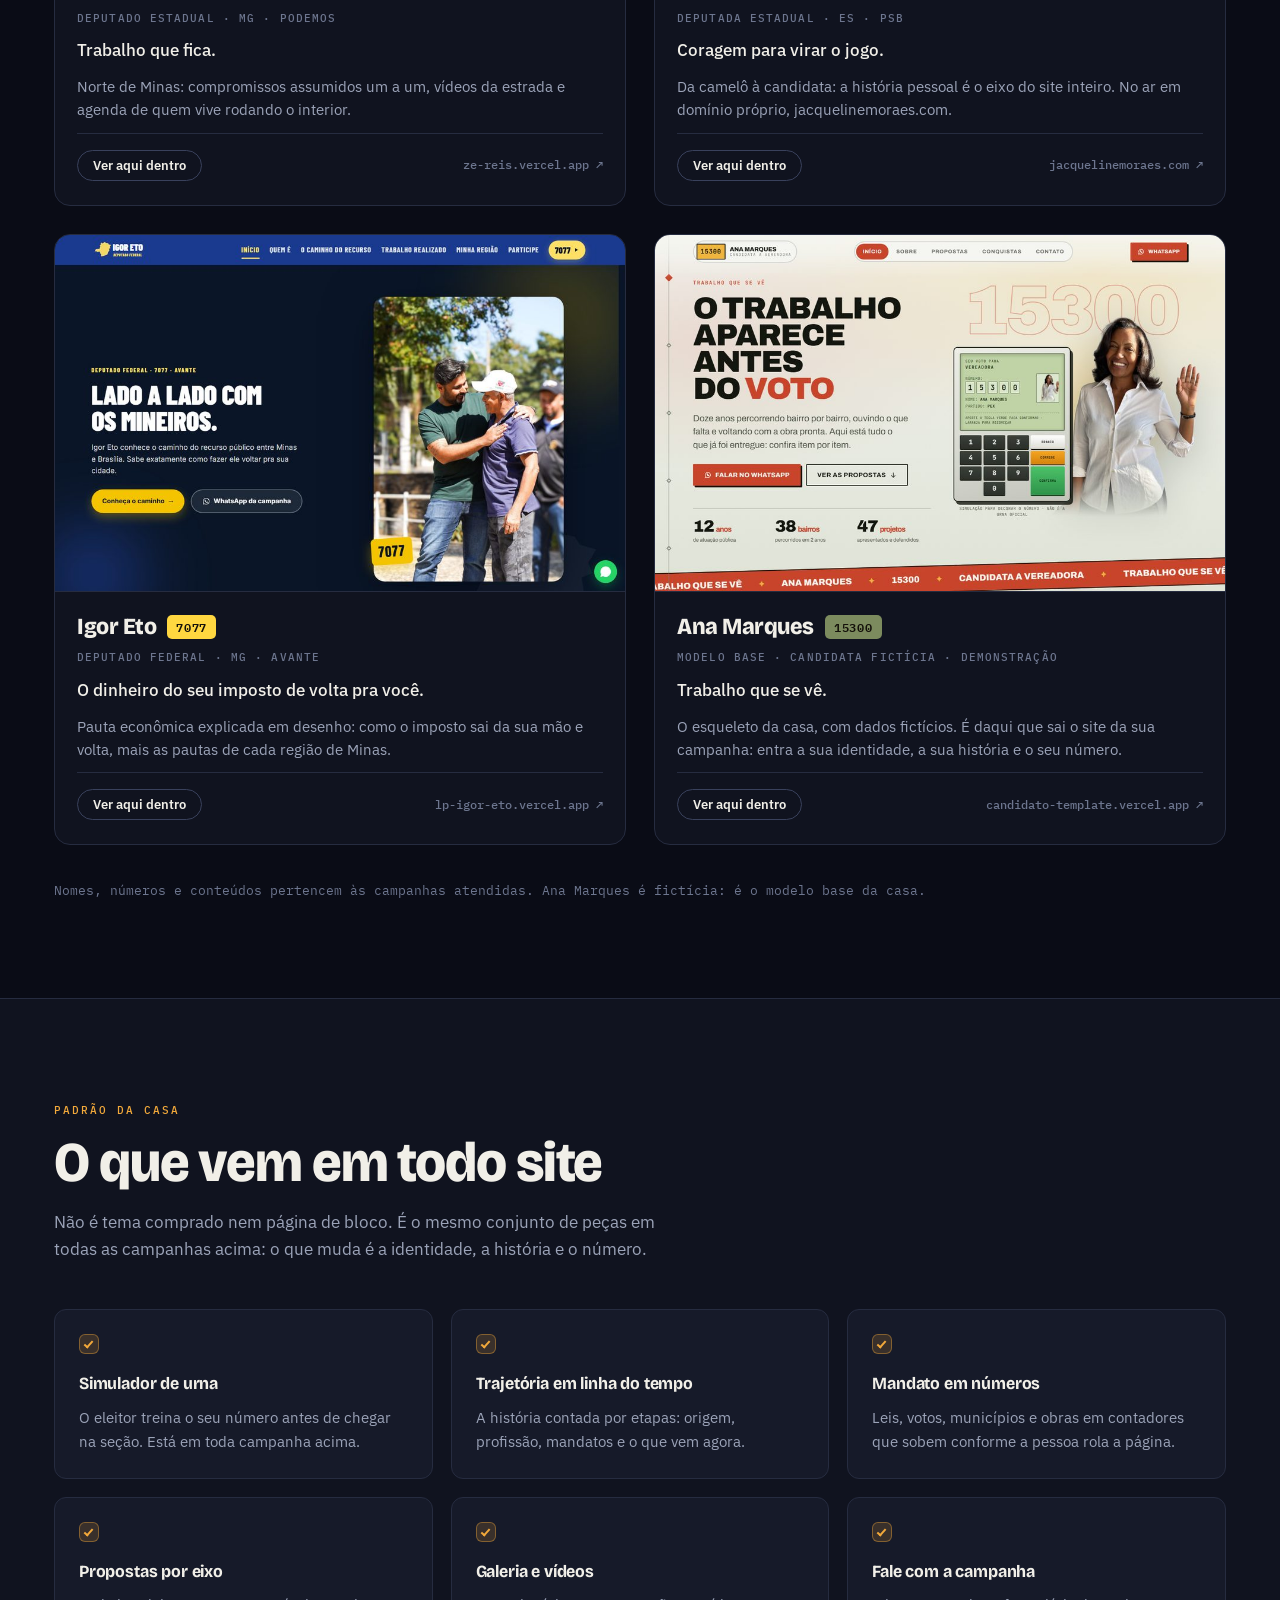
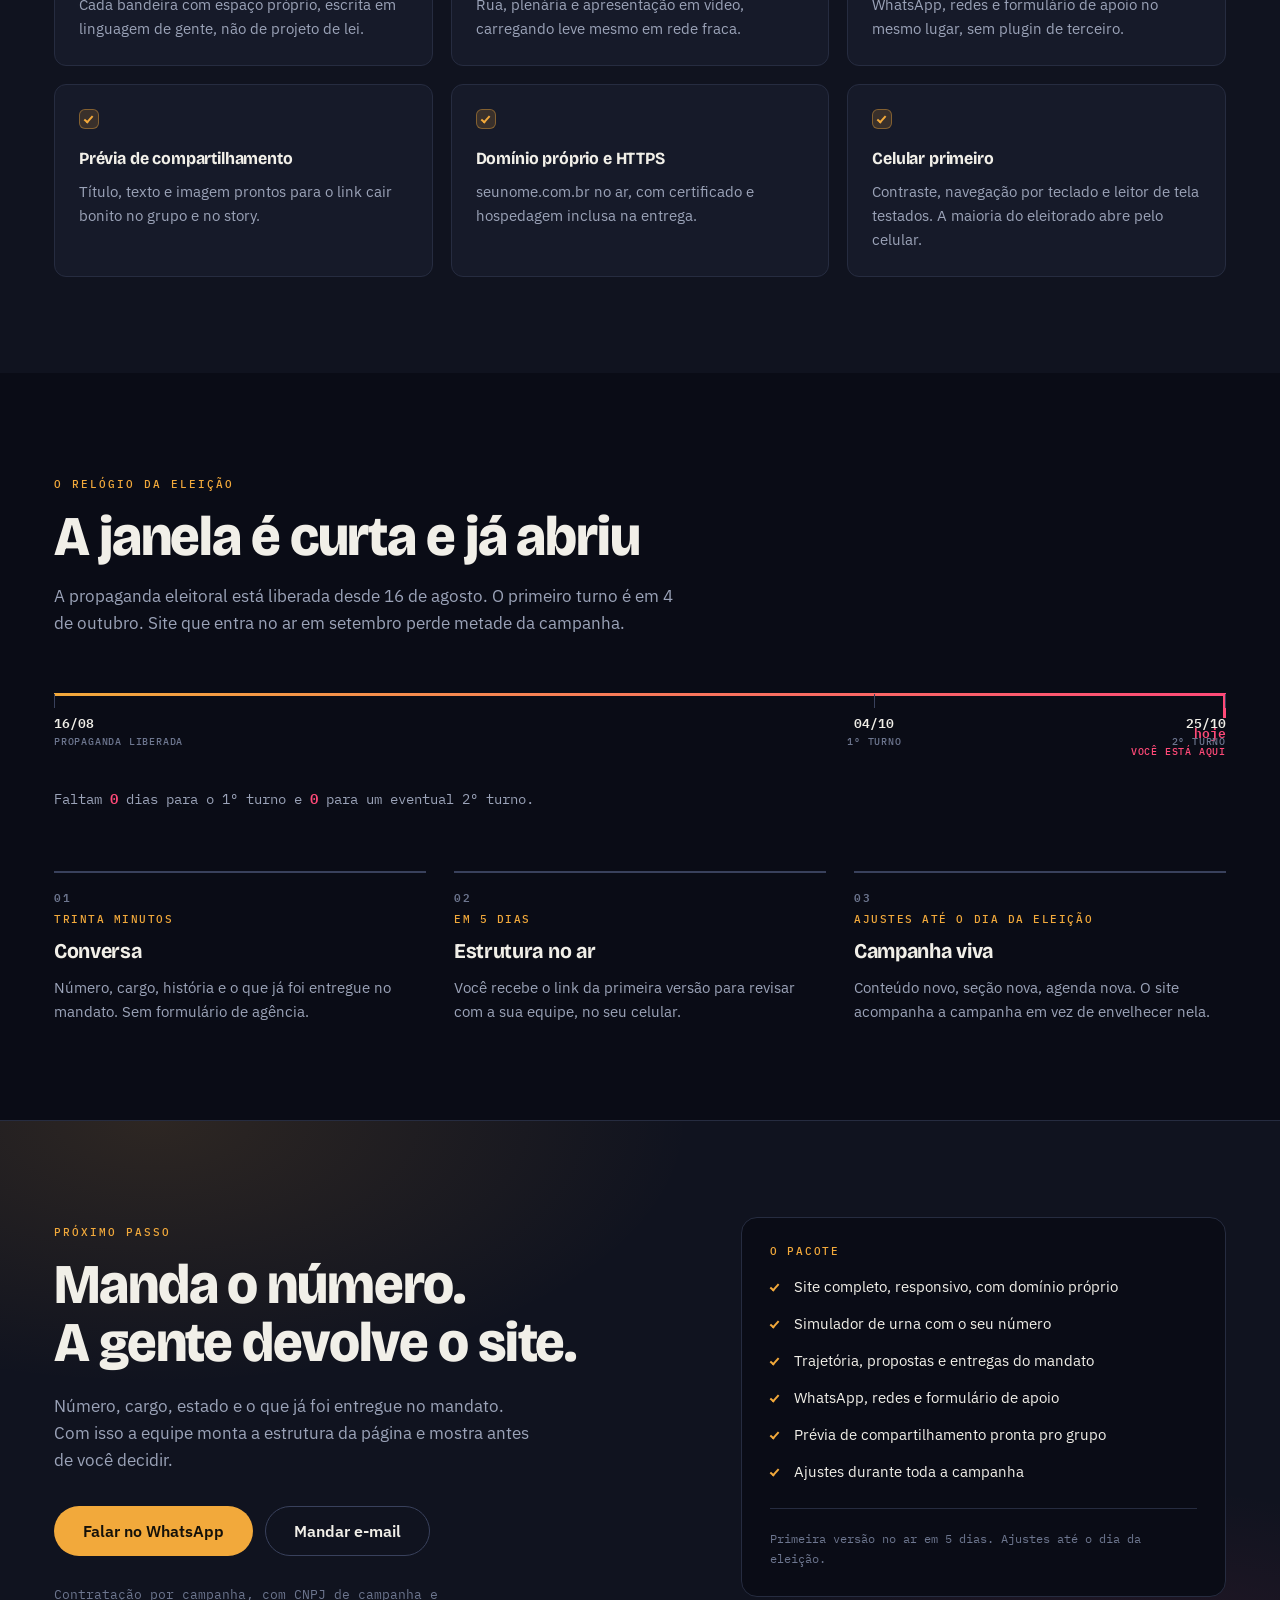
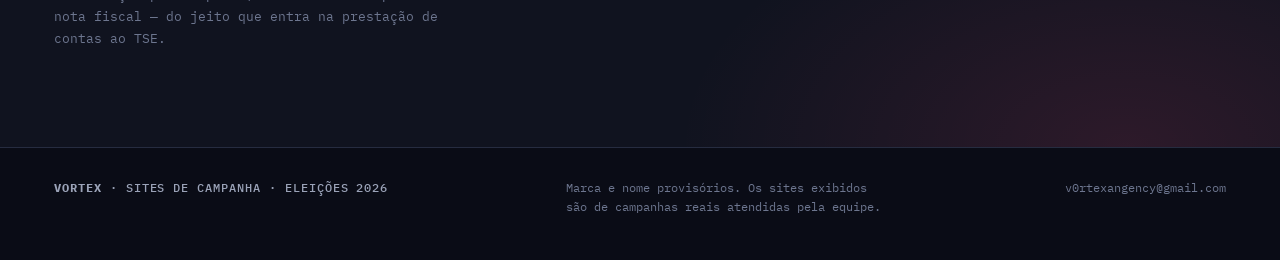
==== commit 3d5bd72f: "feat: botao whatsapp so icone, email na capa e footer, headline z-index" ====
--- a/index.html
+++ b/index.html
@@ -4,12 +4,12 @@
 <meta charset="utf-8" />
 <meta name="viewport" content="width=device-width, initial-scale=1, viewport-fit=cover" />
 <meta name="theme-color" content="#0A0C16" />
-<title>Primeiro Turno · Sites de campanha para as Eleições 2026</title>
+<title>Vortex · Sites de campanha para as Eleições 2026</title>
 <meta name="description" content="Estúdio de sites de campanha. Sete campanhas no ar em quatro estados, de deputado estadual a governador. Site próprio, com urna, trajetória e entregas no lugar certo." />
-<link rel="icon" href="ativos/favicon.svg" type="image/svg+xml" />
+<link rel="icon" href="ativos/vortex-marca.png" type="image/png" />
 <meta property="og:type" content="website" />
 <meta property="og:locale" content="pt_BR" />
-<meta property="og:title" content="Primeiro Turno · Sites de campanha para as Eleições 2026" />
+<meta property="og:title" content="Vortex · Sites de campanha para as Eleições 2026" />
 <meta property="og:description" content="Sete campanhas no ar, em quatro estados, de deputado estadual a governador. Veja os sites funcionando." />
 <!-- Trocar por URL absoluta (https://seudominio.com.br/ativos/og.jpg) quando o dominio estiver definido:
      WhatsApp, LinkedIn e X so leem og:image absoluto. -->
@@ -28,9 +28,9 @@
 <header class="topo" id="topo">
   <div class="topo__interno">
     <a class="marca" href="#topo" aria-label="Página inicial">
-      <span class="marca__glifo" aria-hidden="true"></span>
+      <img class="marca__glifo" src="ativos/vortex-marca.png" alt="" width="512" height="512" />
       <span class="marca__texto">
-        <b data-marca-nome>Primeiro Turno</b>
+        <b data-marca-nome>Vortex</b>
         <i data-marca-linha>sites de campanha</i>
       </span>
     </a>
@@ -54,20 +54,25 @@
 <main>
   <!-- ==================== CAPA ==================== -->
   <section class="capa" aria-labelledby="capa-titulo">
-    <div class="capa__brilho" aria-hidden="true"></div>
+    <img class="capa__marca" src="ativos/vortex-marca.png" alt="" aria-hidden="true" width="512" height="512" />
 
     <div class="capa__interno">
       <div class="capa__texto">
         <p class="sobrancelha">Sites de campanha · Eleições 2026</p>
         <h1 class="capa__titulo" id="capa-titulo">
-          Sua campanha<br />mora num perfil<br /><em>que não é seu.</em>
+          Todo candidato tem<br />uma história pra contar.<br /><em>A questão é onde<br />ela vai ser contada.</em>
         </h1>
         <p class="capa__sub">
           A gente constrói o endereço da campanha: site próprio, no ar em dias, com a urna,
           a trajetória e as entregas no lugar certo. Ao lado, sete campanhas reais que já estão de pé.
         </p>
         <div class="capa__botoes">
-          <a class="botao botao--acao botao--g" data-zap href="#contato">Falar no WhatsApp</a>
+          <a class="botao botao--acao botao--g botao--icone" data-zap href="#contato" aria-label="Falar no WhatsApp">
+            <svg xmlns="http://www.w3.org/2000/svg" width="22" height="22" viewBox="0 0 24 24" fill="currentColor" aria-hidden="true">
+              <path d="M17.472 14.382c-.297-.149-1.758-.867-2.03-.967-.273-.099-.471-.148-.67.15-.197.297-.767.966-.94 1.164-.173.199-.347.223-.644.075-.297-.15-1.255-.463-2.39-1.475-.883-.788-1.48-1.761-1.653-2.059-.173-.297-.018-.458.13-.606.134-.133.298-.347.446-.52.149-.174.198-.298.298-.497.099-.198.05-.371-.025-.52-.075-.149-.669-1.612-.916-2.207-.242-.579-.487-.5-.669-.51-.173-.008-.371-.01-.57-.01-.198 0-.52.074-.792.372-.272.297-1.04 1.016-1.04 2.479 0 1.462 1.065 2.875 1.213 3.074.149.198 2.096 3.2 5.077 4.487.709.306 1.262.489 1.694.625.712.227 1.36.195 1.871.118.571-.085 1.758-.719 2.006-1.413.248-.694.248-1.289.173-1.413-.074-.124-.272-.198-.57-.347m-5.421 7.403h-.004a9.87 9.87 0 01-5.031-1.378l-.361-.214-3.741.982.998-3.648-.235-.374a9.86 9.86 0 01-1.51-5.26c.001-5.45 4.436-9.884 9.888-9.884 2.64 0 5.122 1.03 6.988 2.898a9.825 9.825 0 012.893 6.994c-.003 5.45-4.437 9.884-9.885 9.884m8.413-18.297A11.815 11.815 0 0012.05 0C5.495 0 .16 5.335.157 11.892c0 2.096.547 4.142 1.588 5.945L.057 24l6.305-1.654a11.882 11.882 0 005.683 1.448h.005c6.554 0 11.89-5.335 11.893-11.893a11.821 11.821 0 00-3.48-8.413z"/>
+            </svg>
+          </a>
+          <a class="botao botao--linha botao--g" data-email href="#contato">Mandar e-mail</a>
           <a class="botao botao--linha botao--g" href="#obra">Ver as campanhas</a>
         </div>
 
@@ -187,9 +192,12 @@
 
 <footer class="rodape">
   <div class="rodape__interno">
-    <p class="rodape__marca"><b data-marca-nome>Primeiro Turno</b> · sites de campanha · Eleições 2026</p>
+    <p class="rodape__marca"><b data-marca-nome>Vortex</b> · sites de campanha · Eleições 2026</p>
     <p class="rodape__nota">
       Marca e nome provisórios. Os sites exibidos são de campanhas reais atendidas pela equipe.
+    </p>
+    <p class="rodape__nota">
+      <a class="rodape__email" data-email href="#contato">v0rtexangency@gmail.com</a>
     </p>
   </div>
 </footer>
--- a/ativos/estilo.css
+++ b/ativos/estilo.css
@@ -89,17 +89,10 @@
   margin: 0 0 18px;
   display: inline-flex;
   align-items: center;
-  gap: 9px;
   font: 500 11px/1 var(--mono);
   letter-spacing: 0.18em;
   text-transform: uppercase;
-  color: var(--bruma);
-}
-.sobrancelha::before {
-  content: "";
-  width: 22px;
-  height: 2px;
-  background: var(--ambar);
+  color: var(--ambar);
 }
 
 .secao__titulo {
@@ -133,7 +126,7 @@
   text-decoration: none;
   cursor: pointer;
   transition: transform 0.16s ease, background-color 0.16s ease, color 0.16s ease,
-    border-color 0.16s ease, box-shadow 0.16s ease;
+    border-color 0.16s ease;
 }
 .botao--g { padding: 16px 28px; font-size: 16px; }
 .botao--p { padding: 8px 15px; font-size: 13px; }
@@ -141,7 +134,6 @@
 .botao--acao {
   background: var(--ambar);
   color: #14110a;
-  box-shadow: 0 10px 30px -14px rgba(242, 169, 59, 0.9);
 }
 .botao--acao:hover { background: var(--ambar-esc); transform: translateY(-2px); }
 
@@ -174,19 +166,10 @@
 
 .marca { display: flex; align-items: center; gap: 11px; text-decoration: none; color: var(--papel); }
 .marca__glifo {
-  width: 26px;
-  height: 26px;
+  width: 30px;
+  height: 30px;
   flex: none;
-  border-radius: 8px;
-  background: linear-gradient(140deg, var(--ambar), var(--rosa));
-  position: relative;
-}
-.marca__glifo::after {
-  content: "";
-  position: absolute;
-  inset: 7px;
-  border-radius: 3px;
-  background: var(--breu);
+  object-fit: contain;
 }
 .marca__texto { display: grid; line-height: 1.1; }
 .marca__texto b {
@@ -236,17 +219,20 @@
   overflow: hidden;
   border-bottom: 1px solid var(--linha);
 }
-.capa__brilho {
+.capa__marca {
   position: absolute;
-  inset: -20% -10% auto -30%;
-  height: 120%;
-  background:
-    radial-gradient(50% 45% at 18% 30%, rgba(242, 169, 59, 0.16), transparent 70%),
-    radial-gradient(45% 40% at 42% 78%, rgba(255, 74, 120, 0.14), transparent 72%);
+  top: clamp(34px, 8vw, 104px);
+  left: clamp(-106px, 5vw, 72px);
+  width: clamp(210px, 25vw, 390px);
+  height: auto;
+  opacity: 0.065;
+  filter: blur(6px);
+  transform: rotate(-12deg);
   pointer-events: none;
 }
 .capa__interno {
   position: relative;
+  z-index: 1;
   max-width: var(--larg);
   margin: 0 auto;
   padding: 84px 24px 96px;
@@ -257,7 +243,7 @@
   min-height: clamp(620px, 86svh, 900px);
 }
 
-.capa__texto { max-width: 620px; }
+.capa__texto { max-width: 620px; position: relative; z-index: 2; }
 .capa__titulo {
   margin: 0;
   font-family: var(--display);
@@ -284,7 +270,8 @@
   font-size: 18px;
   color: var(--bruma);
 }
-.capa__botoes { display: flex; flex-wrap: wrap; gap: 12px; margin-top: 32px; }
+.capa__botoes { display: flex; flex-wrap: wrap; gap: 12px; margin-top: 32px; align-items: center; }
+.botao--icone { padding: 16px; aspect-ratio: 1; }
 
 .capa__mini {
   display: flex;
@@ -799,6 +786,8 @@
   text-transform: uppercase;
 }
 .rodape__nota { margin: 0; font: 400 12px/1.6 var(--mono); color: var(--bruma-2); max-width: 46ch; }
+.rodape__email { color: var(--bruma-2); text-decoration: none; transition: color 0.2s; }
+.rodape__email:hover { color: var(--bruma); }
 
 /* =========================================================
    VISOR
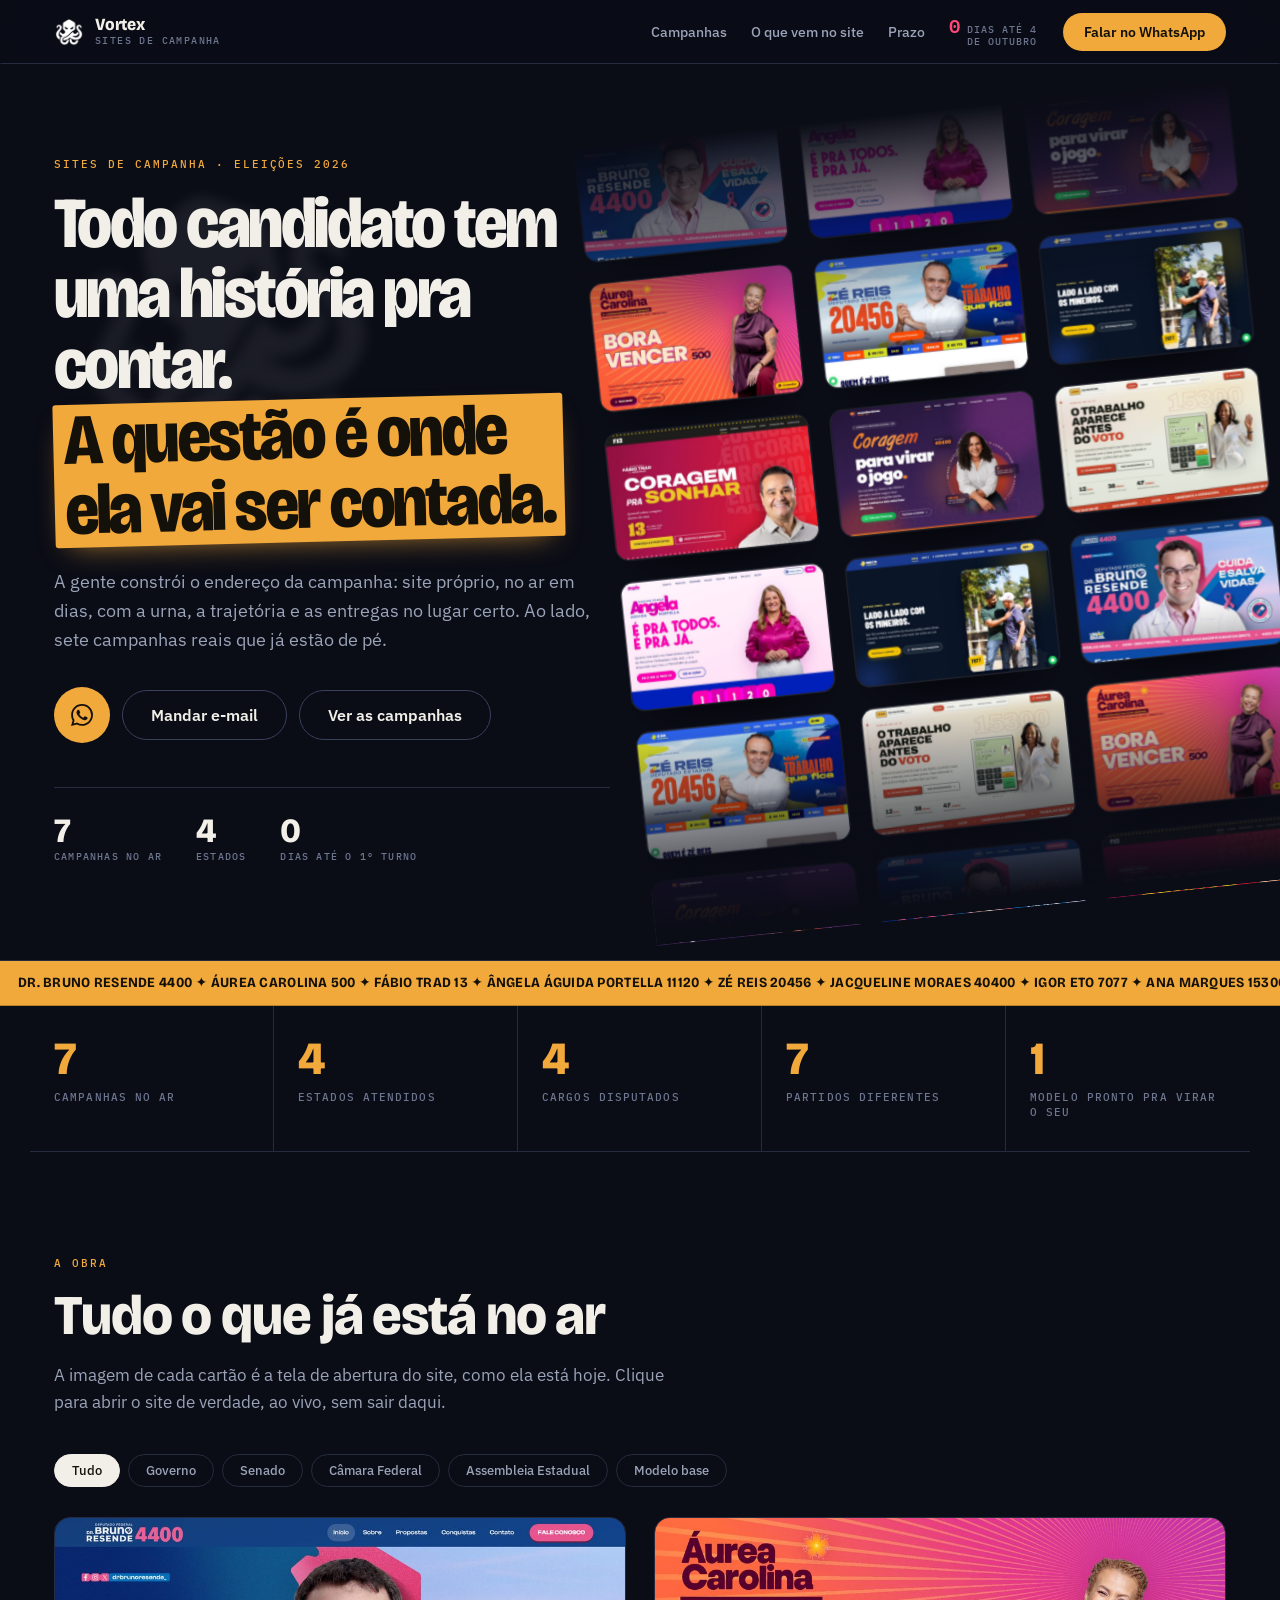
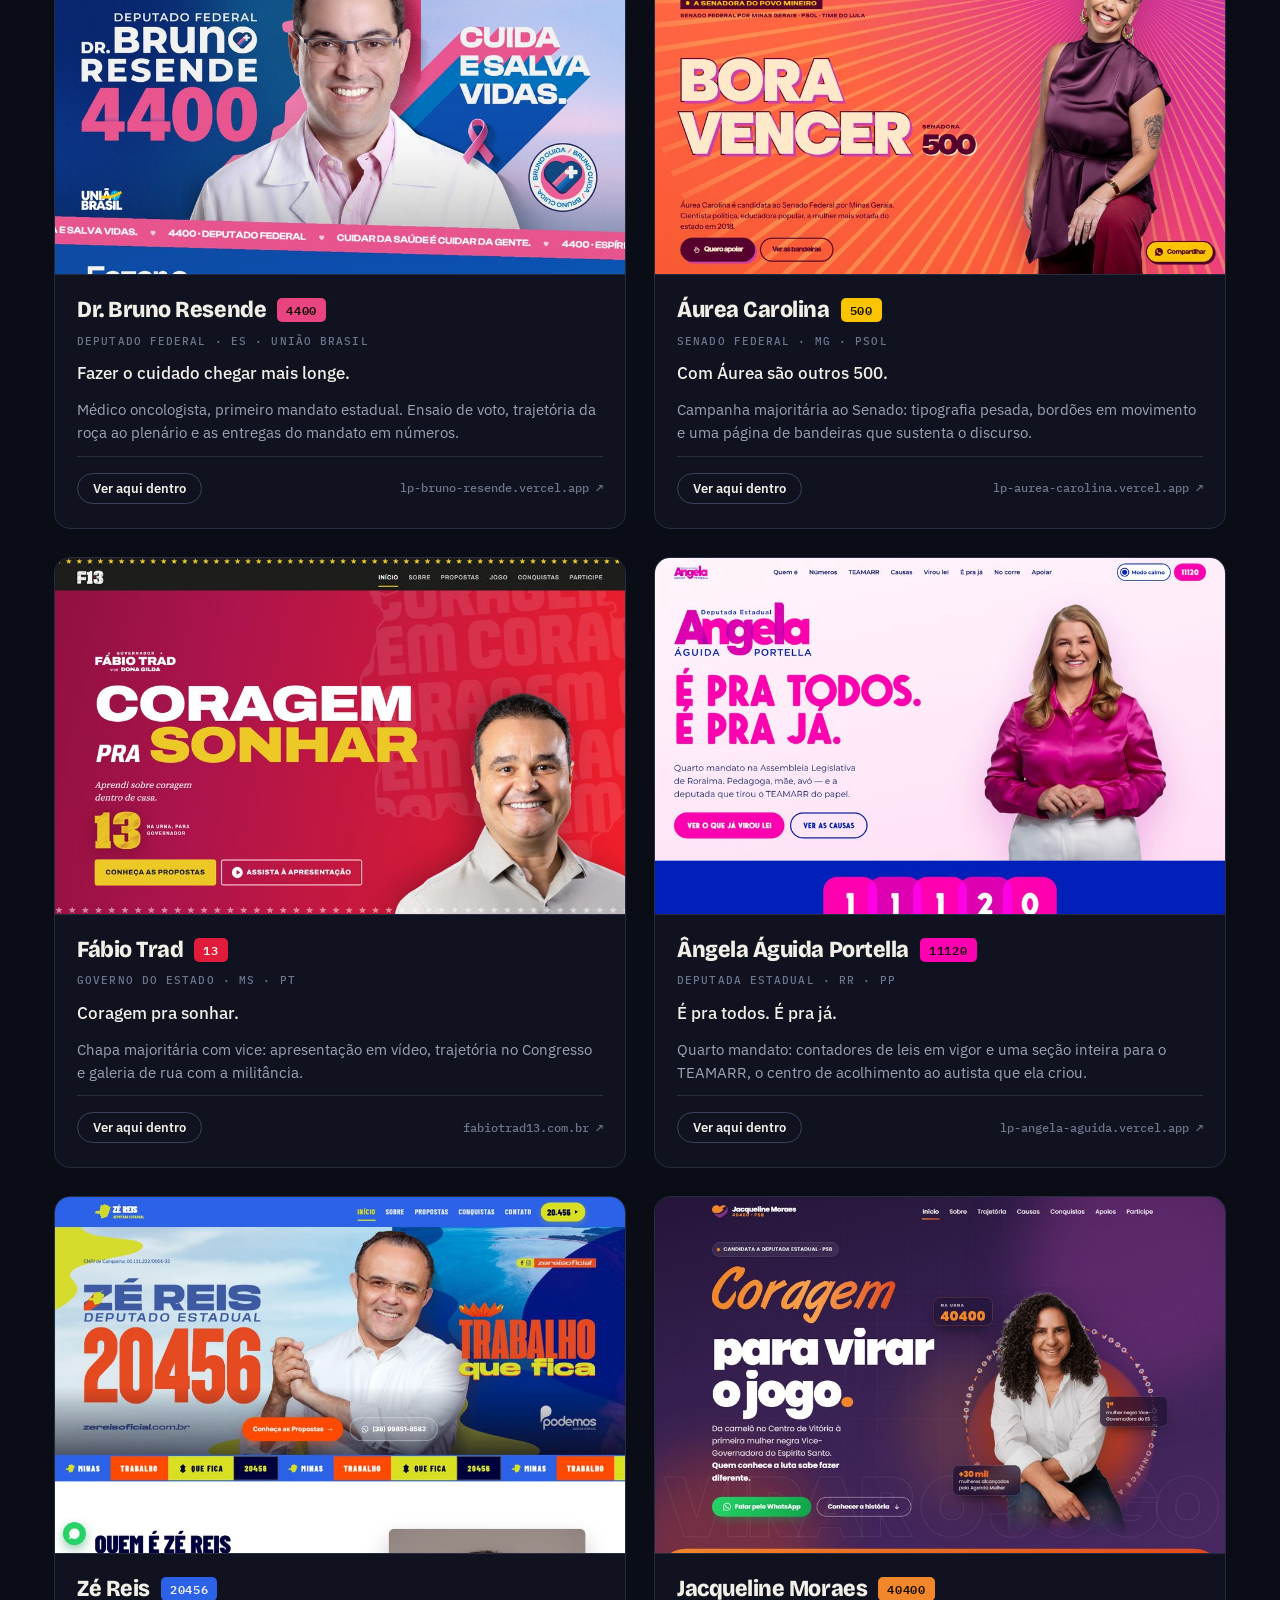
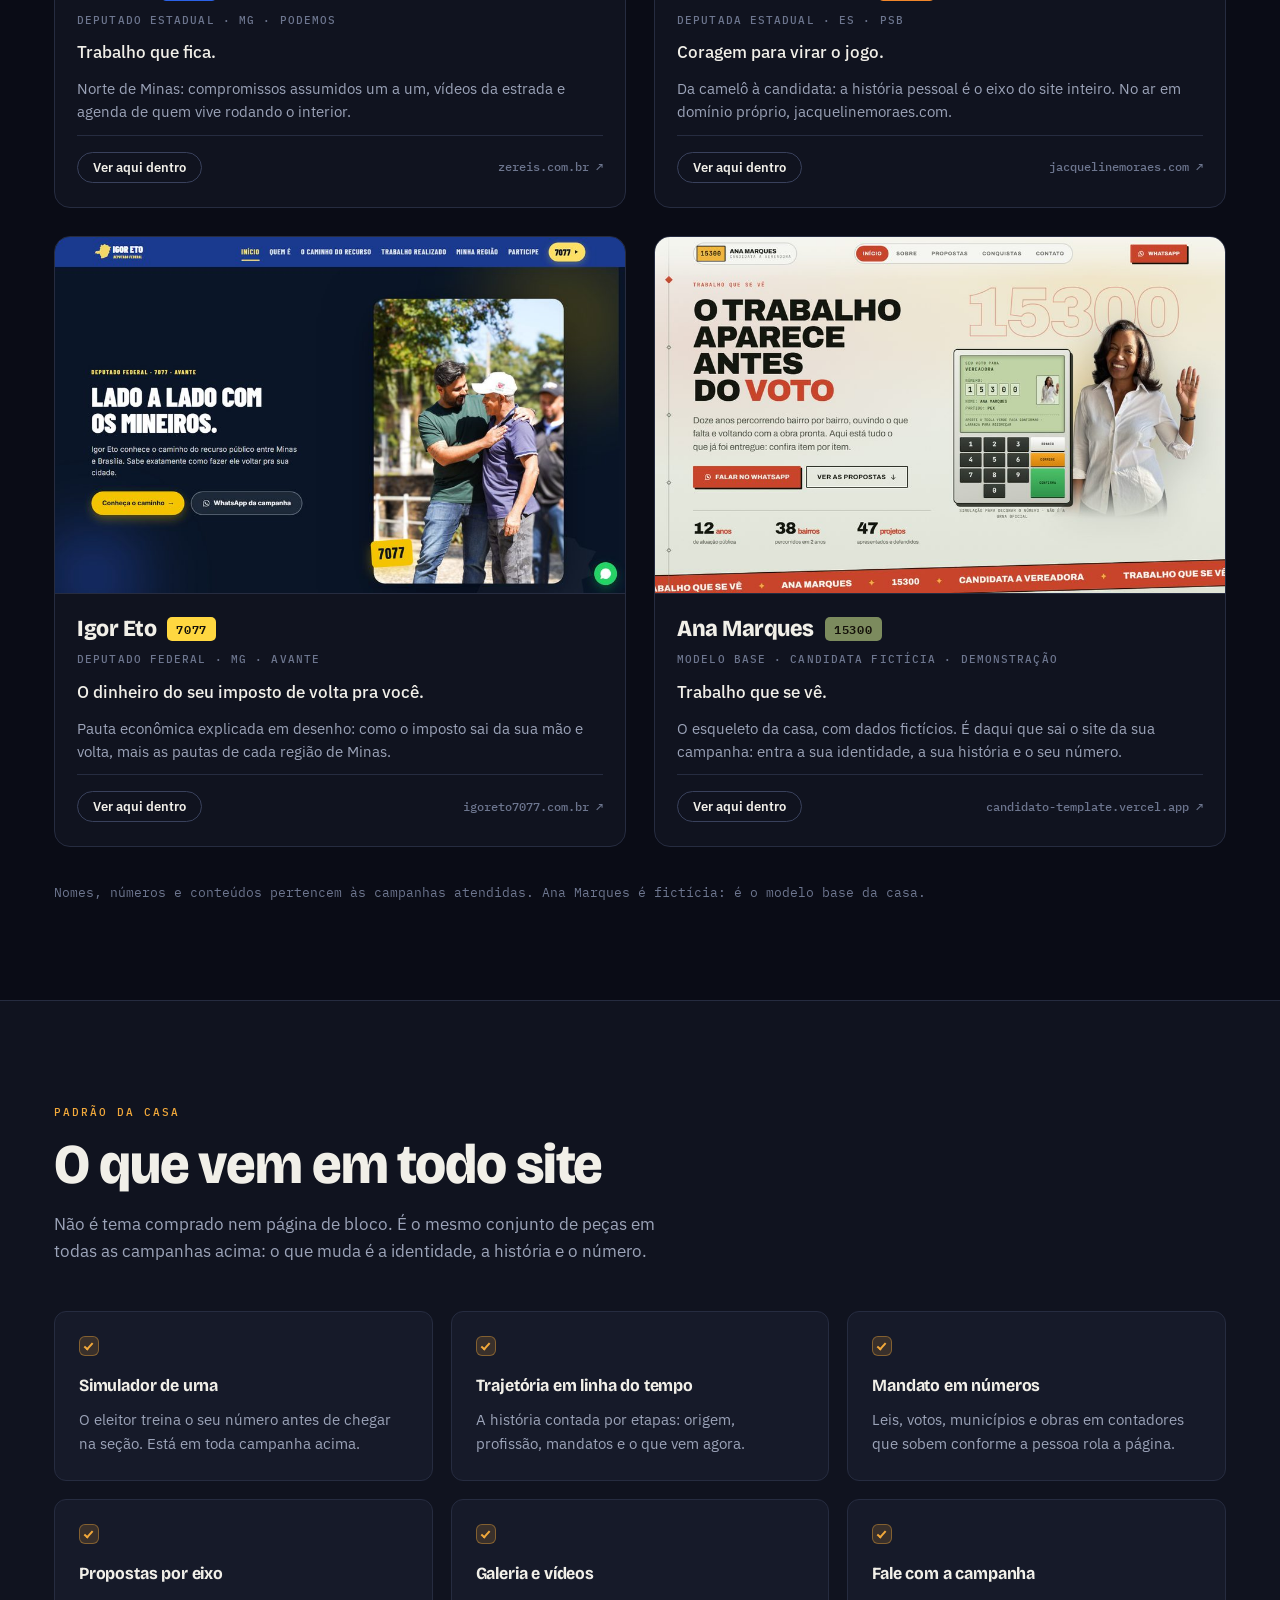
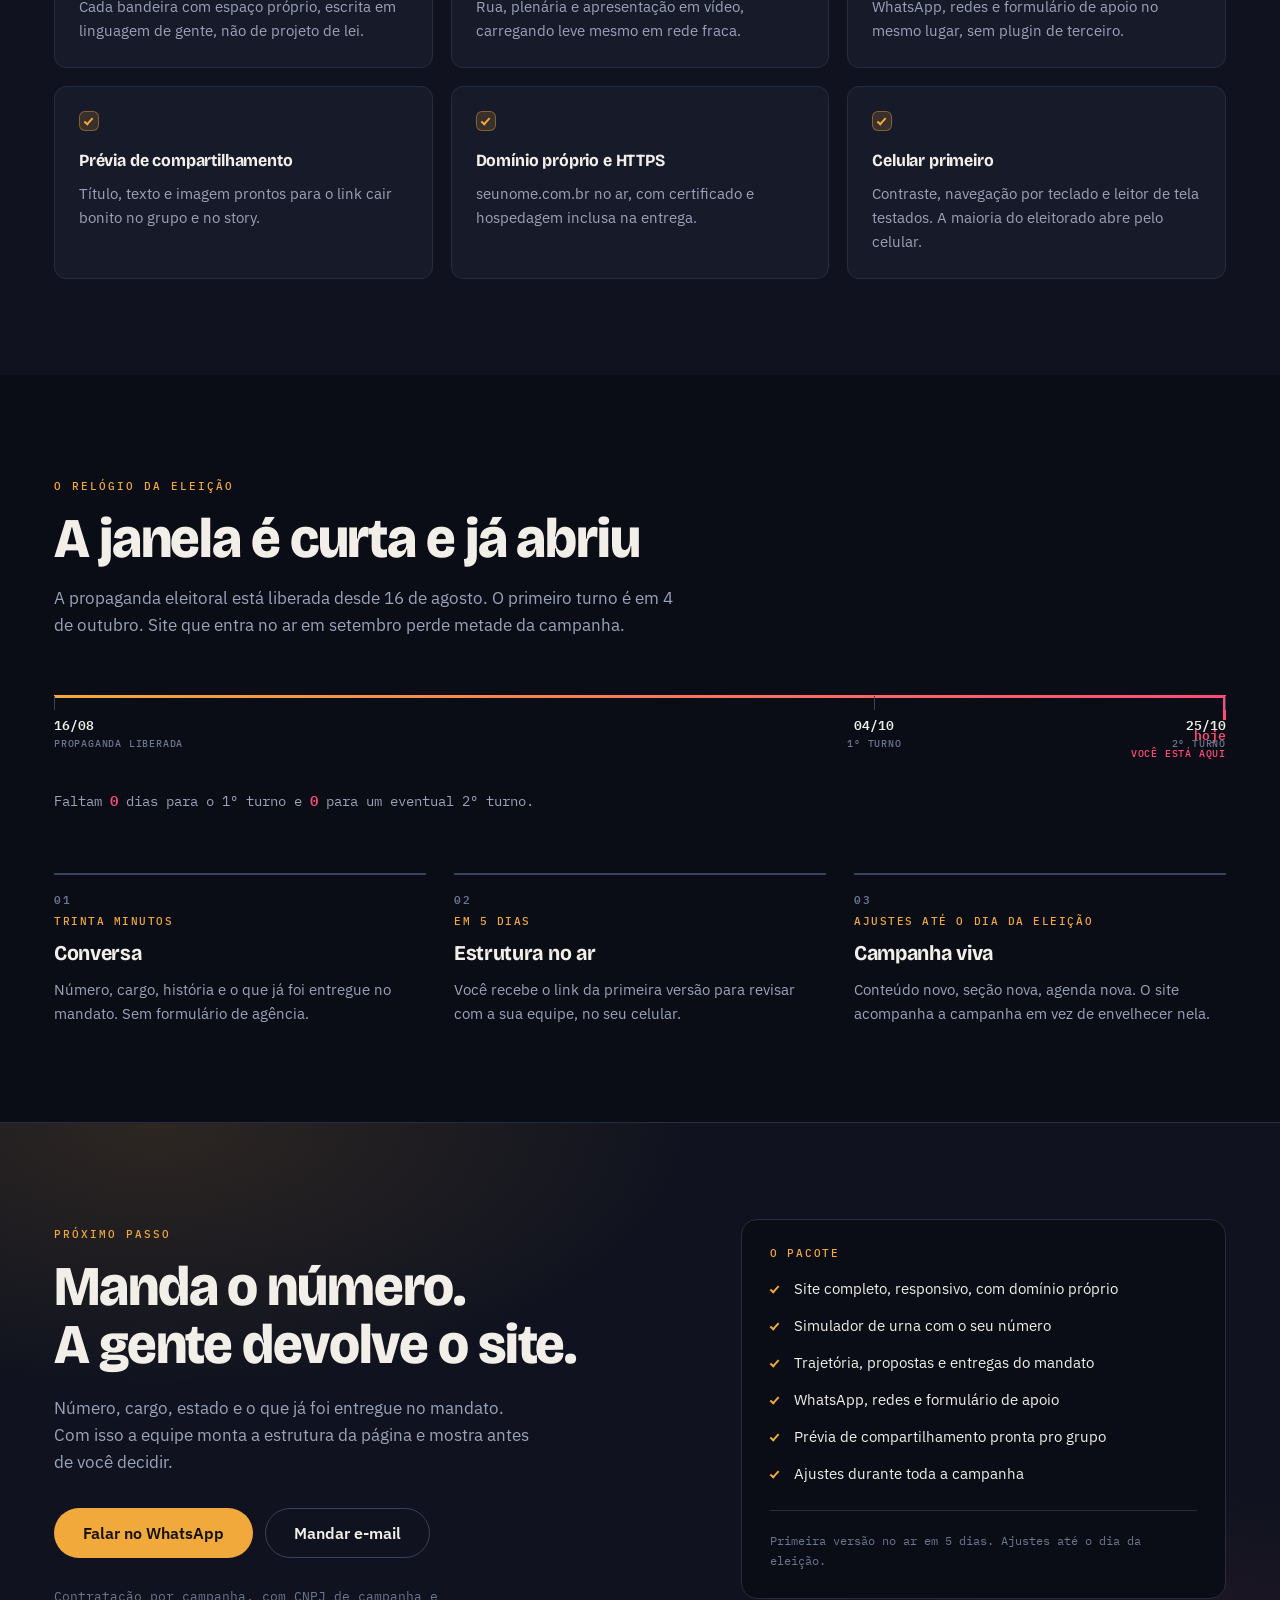
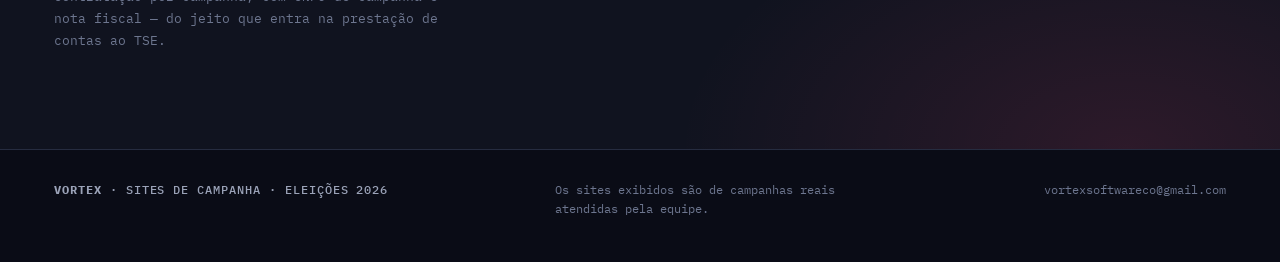
==== commit a652e549: "feat: implement new presentation deck system with custom styling and interactive slide framework" ====
--- a/index.html
+++ b/index.html
@@ -194,10 +194,10 @@
   <div class="rodape__interno">
     <p class="rodape__marca"><b data-marca-nome>Vortex</b> · sites de campanha · Eleições 2026</p>
     <p class="rodape__nota">
-      Marca e nome provisórios. Os sites exibidos são de campanhas reais atendidas pela equipe.
+      Os sites exibidos são de campanhas reais atendidas pela equipe.
     </p>
     <p class="rodape__nota">
-      <a class="rodape__email" data-email href="#contato">v0rtexangency@gmail.com</a>
+      <a class="rodape__email" data-email href="#contato">vortexsoftwareco@gmail.com</a>
     </p>
   </div>
 </footer>
--- a/ativos/estilo.css
+++ b/ativos/estilo.css
@@ -148,13 +148,45 @@
    TOPO
    ========================================================= */
 .topo {
-  position: sticky;
+  position: fixed;
+  /* Sempre left:0 / right:0 — centralizamos via margin no interno */
+  left: 0;
+  right: 0;
   top: 0;
   z-index: 40;
+  /* Margem lateral que "encolhe" a navbar ao virar pílula */
+  margin-inline: 0;
+  border-radius: 0;
   background: rgba(10, 12, 22, 0.82);
   backdrop-filter: blur(14px);
-  border-bottom: 1px solid var(--linha);
-}
+  border: 1px solid transparent;
+  border-bottom-color: var(--linha);
+  box-shadow: none;
+  transition:
+    top         0.4s cubic-bezier(0.16, 1, 0.3, 1),
+    margin      0.4s cubic-bezier(0.16, 1, 0.3, 1),
+    border-radius 0.4s ease,
+    border-color  0.3s ease,
+    background    0.3s ease,
+    box-shadow    0.3s ease;
+}
+
+/* Estado pílula — ativado via JS ao scrollar */
+.topo.is-pill {
+  top: 14px;
+  /* Recua as bordas para criar o efeito de pílula flutuante */
+  margin-inline: clamp(12px, 3vw, 40px);
+  border-radius: 999px;
+  border-color: rgba(255, 255, 255, 0.09);
+  background: rgba(8, 10, 20, 0.94);
+  box-shadow:
+    0 2px 0  rgba(255, 255, 255, 0.04) inset,
+    0 10px 40px -6px rgba(0, 0, 0, 0.55);
+}
+.topo.is-pill .topo__interno {
+  padding: 7px 18px;
+}
+
 .topo__interno {
   max-width: var(--larg);
   margin: 0 auto;
@@ -162,7 +194,11 @@
   display: flex;
   align-items: center;
   gap: 24px;
-}
+  transition: padding 0.4s ease;
+}
+
+/* Espaçador para compensar o header fixed */
+body { padding-top: 65px; }
 
 .marca { display: flex; align-items: center; gap: 11px; text-decoration: none; color: var(--papel); }
 .marca__glifo {
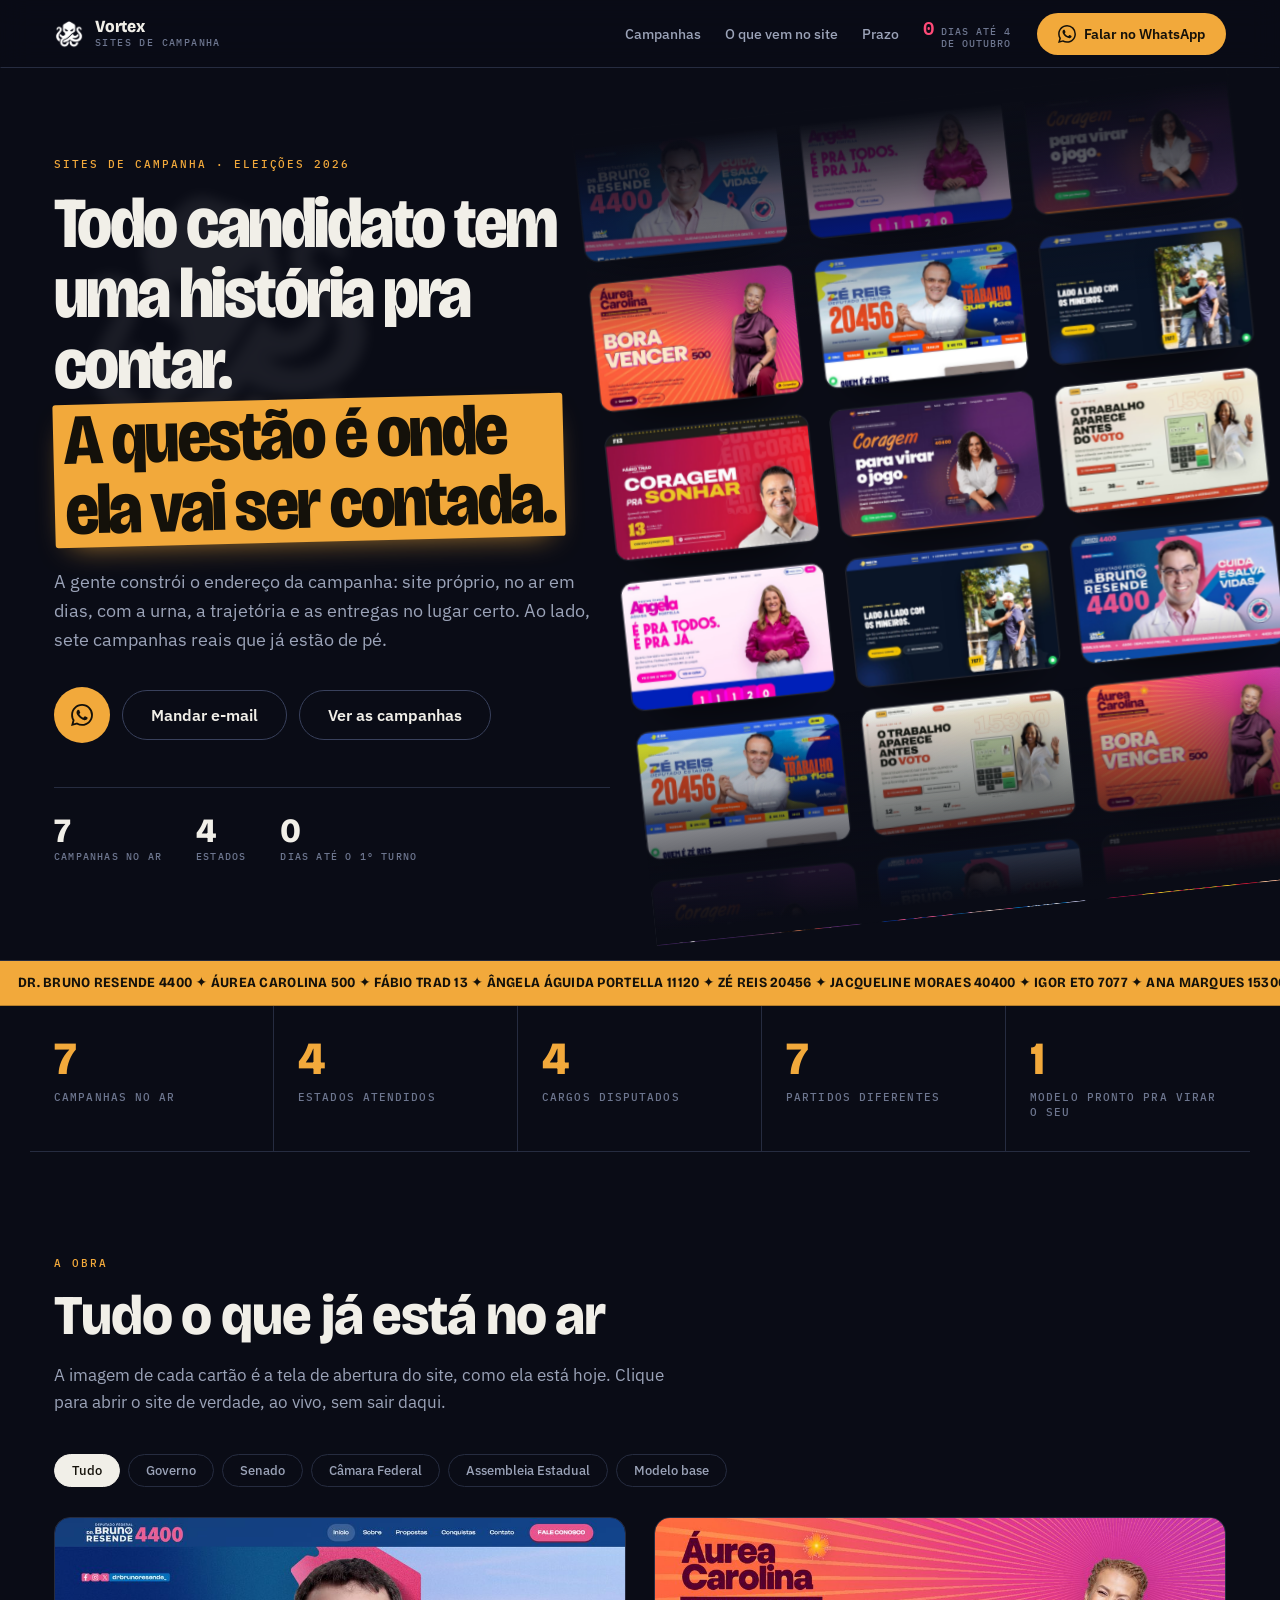
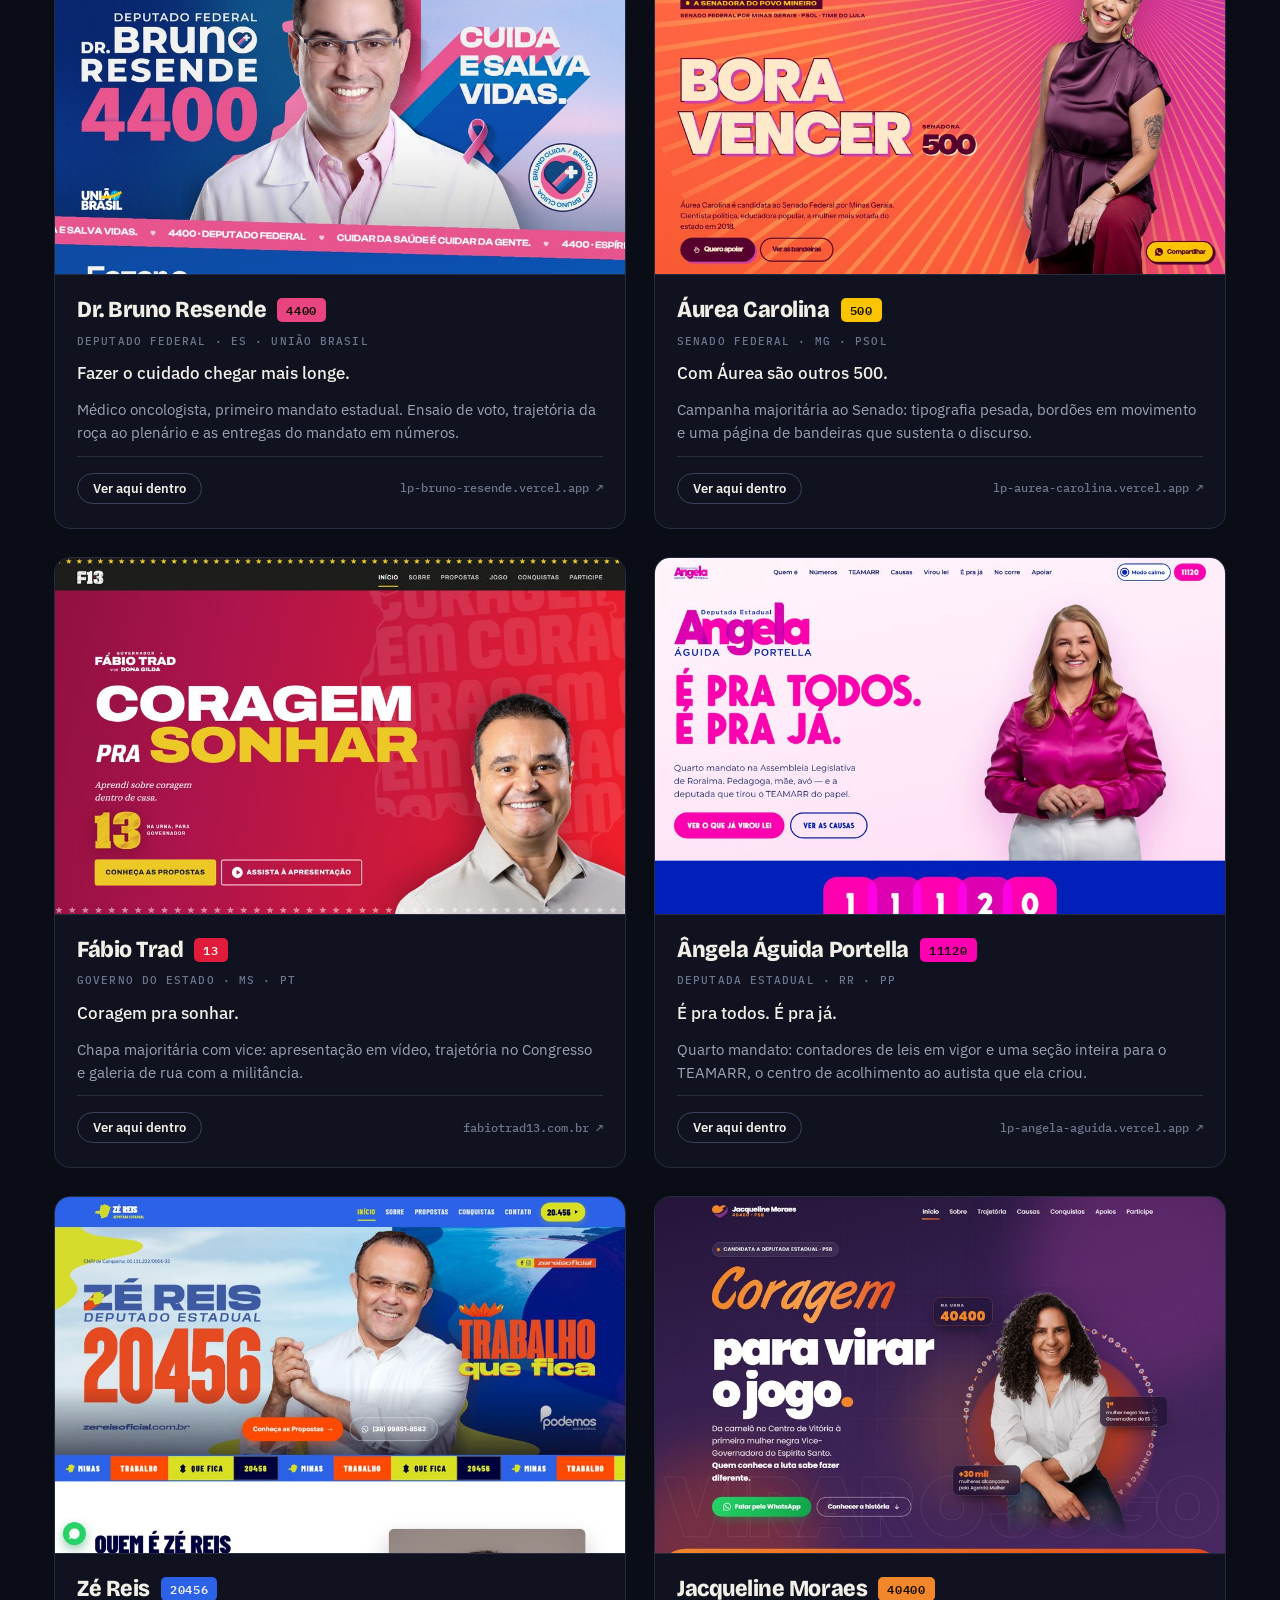
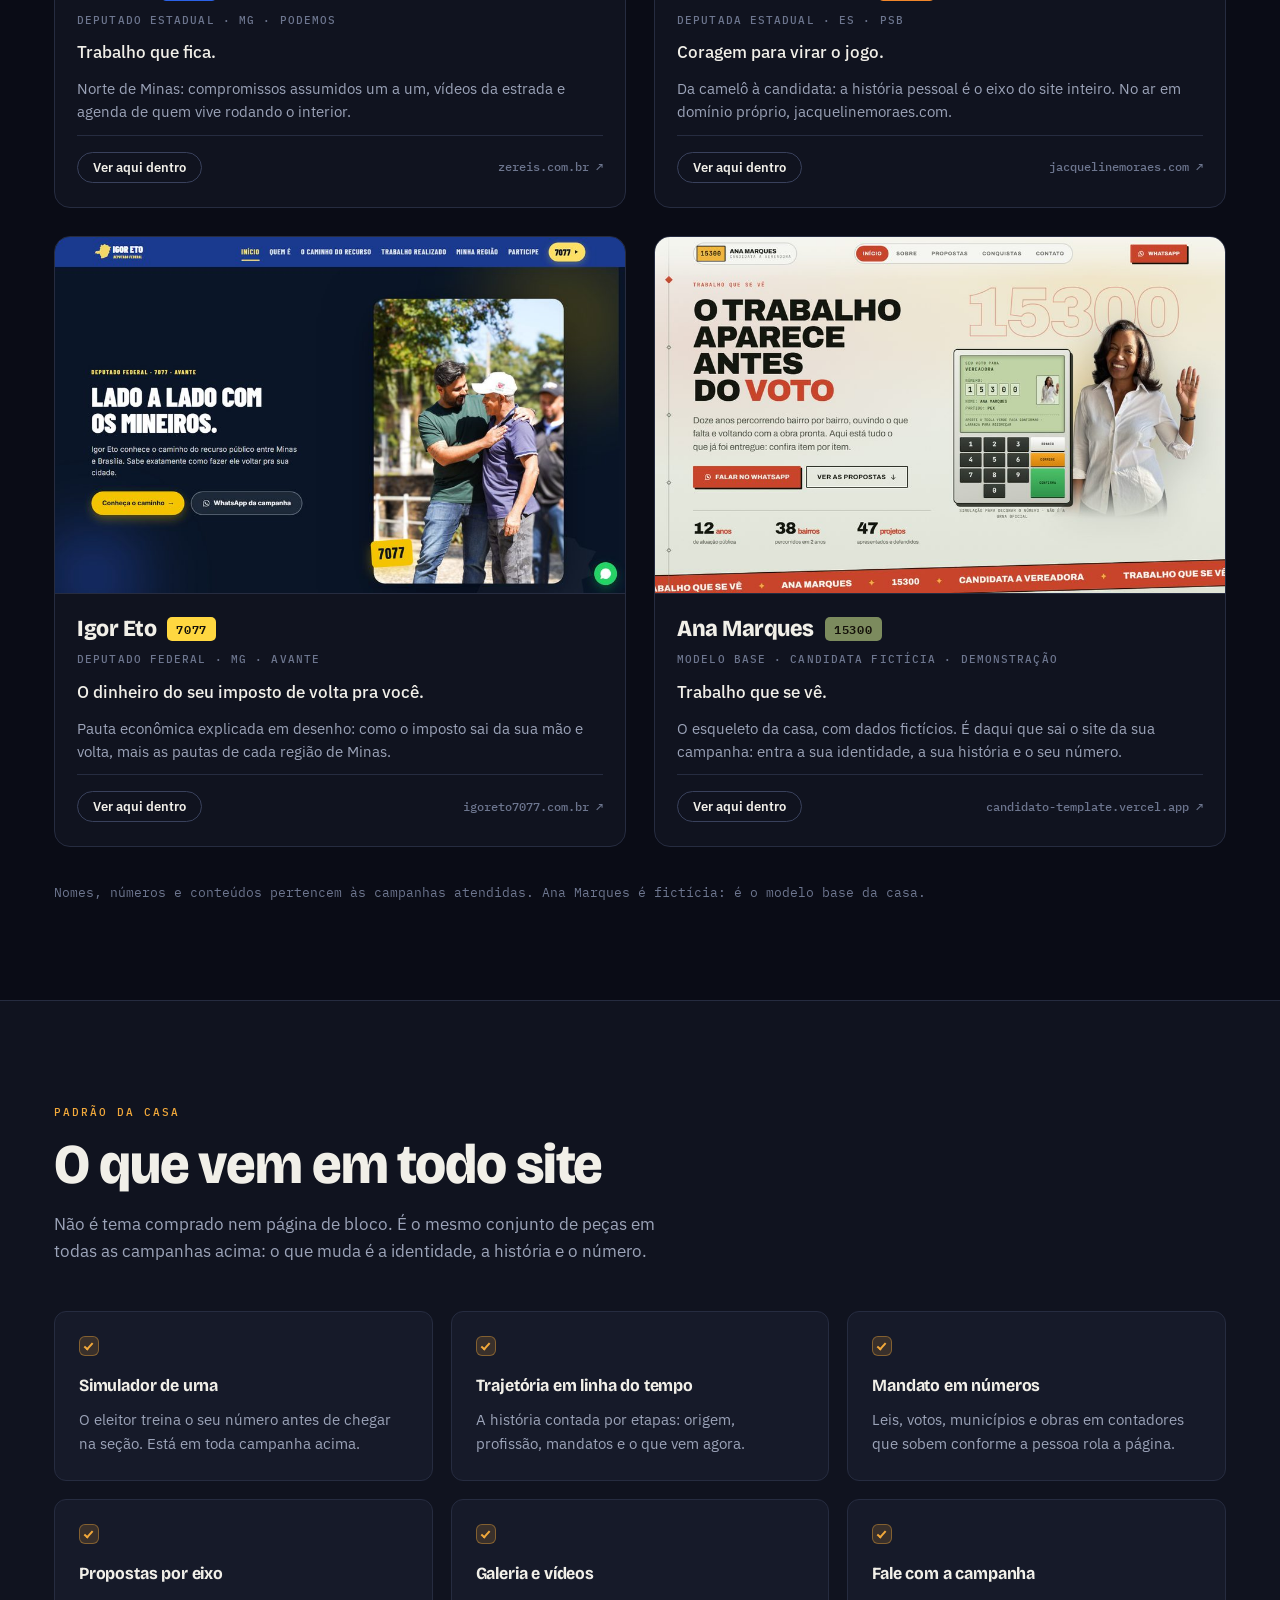
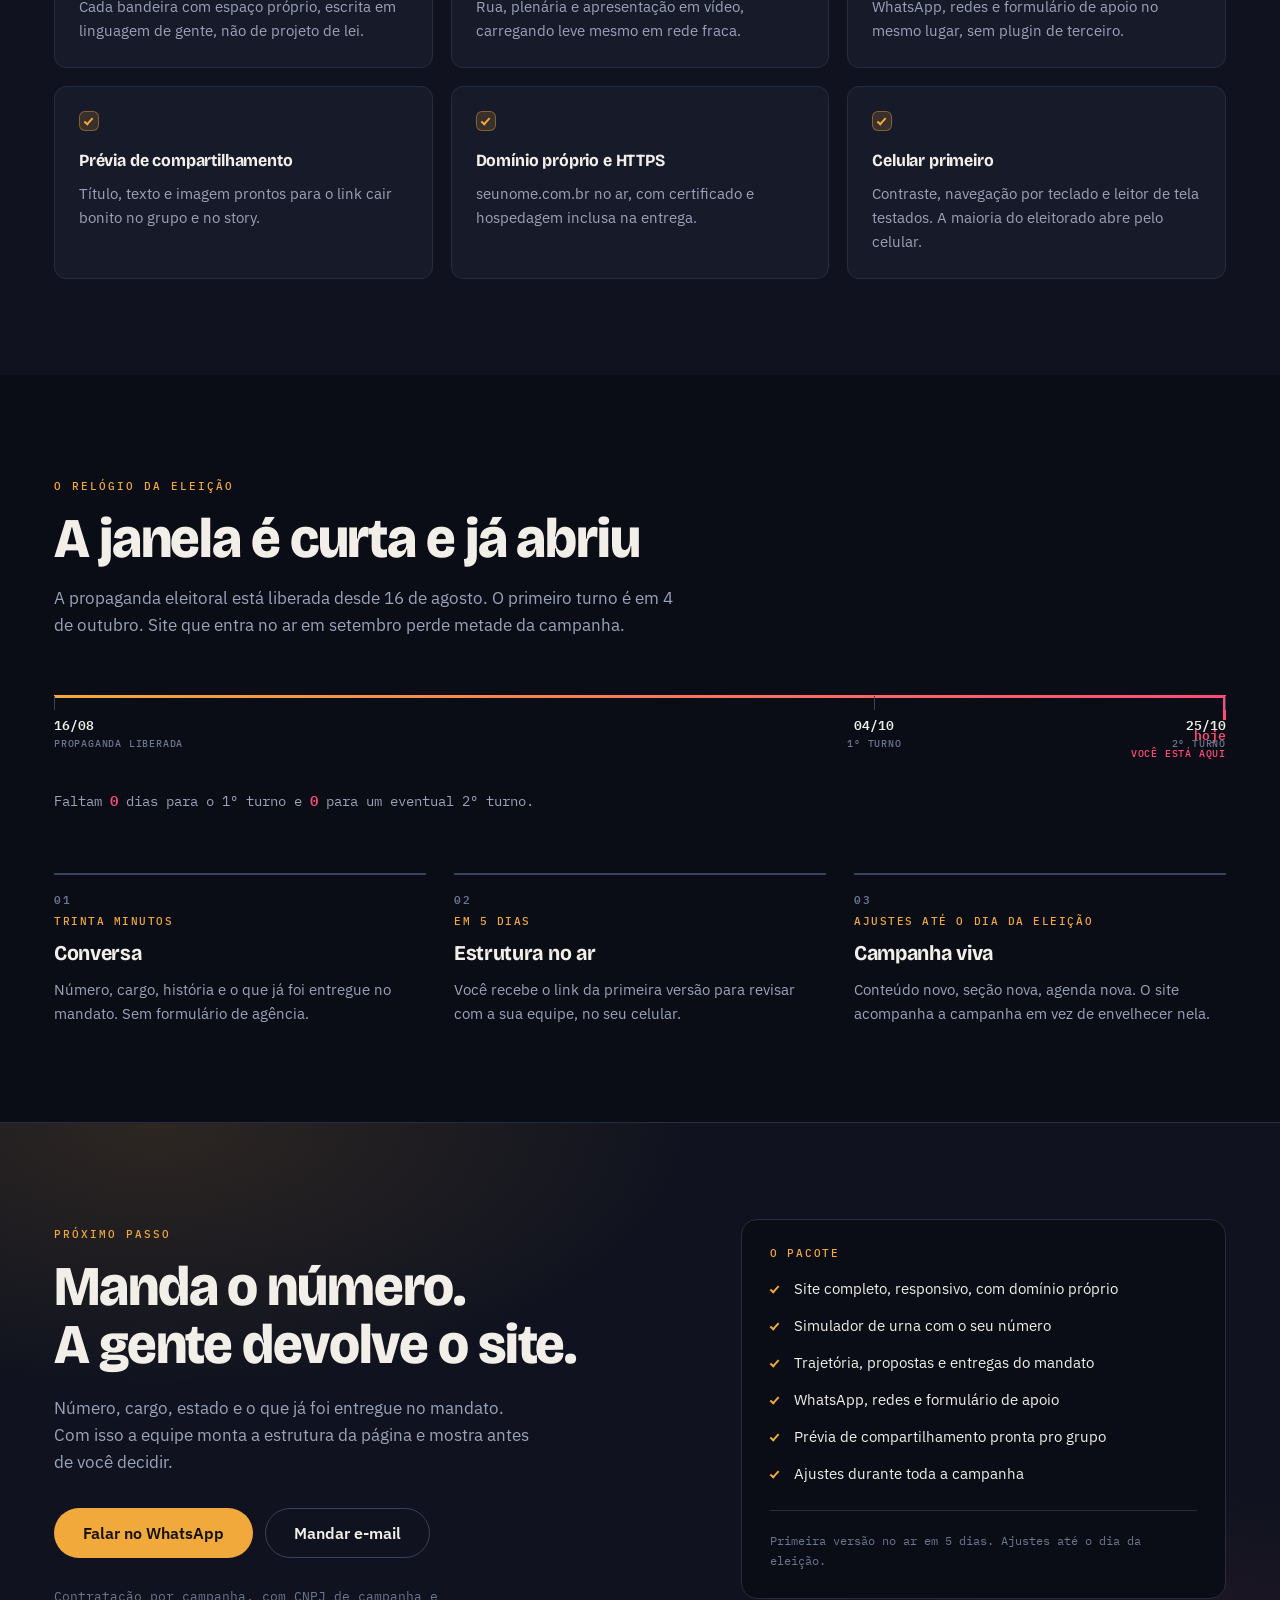
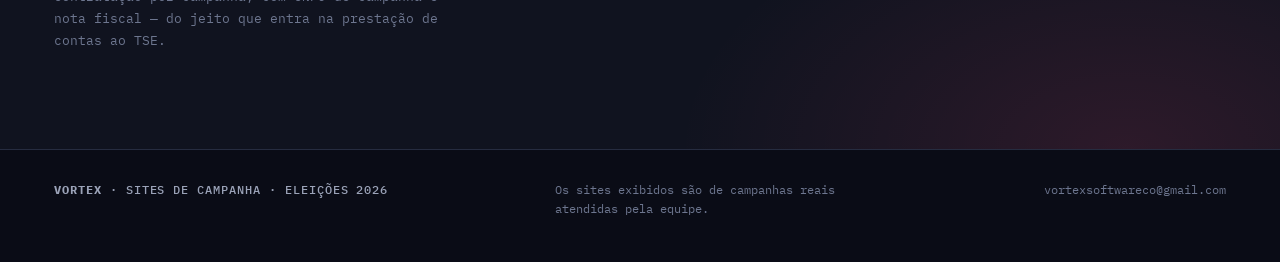
==== commit 536d1310: "feat: add initial design system and layout scaffolding for project portfolio" ====
--- a/index.html
+++ b/index.html
@@ -46,7 +46,12 @@
         <span class="relogio__num" data-dias-1t>—</span>
         <span class="relogio__rot">dias até 4 de outubro</span>
       </p>
-      <a class="botao botao--acao" data-zap href="#contato">Falar no WhatsApp</a>
+      <a class="botao botao--acao botao--nav-zap" data-zap href="#contato" aria-label="Falar no WhatsApp">
+        <svg xmlns="http://www.w3.org/2000/svg" width="18" height="18" viewBox="0 0 24 24" fill="currentColor" aria-hidden="true">
+          <path d="M17.472 14.382c-.297-.149-1.758-.867-2.03-.967-.273-.099-.471-.148-.67.15-.197.297-.767.966-.94 1.164-.173.199-.347.223-.644.075-.297-.15-1.255-.463-2.39-1.475-.883-.788-1.48-1.761-1.653-2.059-.173-.297-.018-.458.13-.606.134-.133.298-.347.446-.52.149-.174.198-.298.298-.497.099-.198.05-.371-.025-.52-.075-.149-.669-1.612-.916-2.207-.242-.579-.487-.5-.669-.51-.173-.008-.371-.01-.57-.01-.198 0-.52.074-.792.372-.272.297-1.04 1.016-1.04 2.479 0 1.462 1.065 2.875 1.213 3.074.149.198 2.096 3.2 5.077 4.487.709.306 1.262.489 1.694.625.712.227 1.36.195 1.871.118.571-.085 1.758-.719 2.006-1.413.248-.694.248-1.289.173-1.413-.074-.124-.272-.198-.57-.347m-5.421 7.403h-.004a9.87 9.87 0 01-5.031-1.378l-.361-.214-3.741.982.998-3.648-.235-.374a9.86 9.86 0 01-1.51-5.26c.001-5.45 4.436-9.884 9.888-9.884 2.64 0 5.122 1.03 6.988 2.898a9.825 9.825 0 012.893 6.994c-.003 5.45-4.437 9.884-9.885 9.884m8.413-18.297A11.815 11.815 0 0012.05 0C5.495 0 .16 5.335.157 11.892c0 2.096.547 4.142 1.588 5.945L.057 24l6.305-1.654a11.882 11.882 0 005.683 1.448h.005c6.554 0 11.89-5.335 11.893-11.893a11.821 11.821 0 00-3.48-8.413z"/>
+        </svg>
+        <span class="botao__rotulo">Falar no WhatsApp</span>
+      </a>
     </div>
   </div>
 </header>
--- a/ativos/estilo.css
+++ b/ativos/estilo.css
@@ -937,6 +937,8 @@
   .topo__nav { display: none; }
   .topo__acao { margin-left: auto; }
   .relogio { display: none; }
+  .botao--nav-zap { padding: 12px; aspect-ratio: 1; gap: 0; }
+  .botao--nav-zap .botao__rotulo { display: none; }
   .placar { grid-template-columns: repeat(2, 1fr); }
   .placar__item { border-bottom: 1px solid var(--linha); }
   .placar__item:nth-child(2n) { border-right: 0; }
